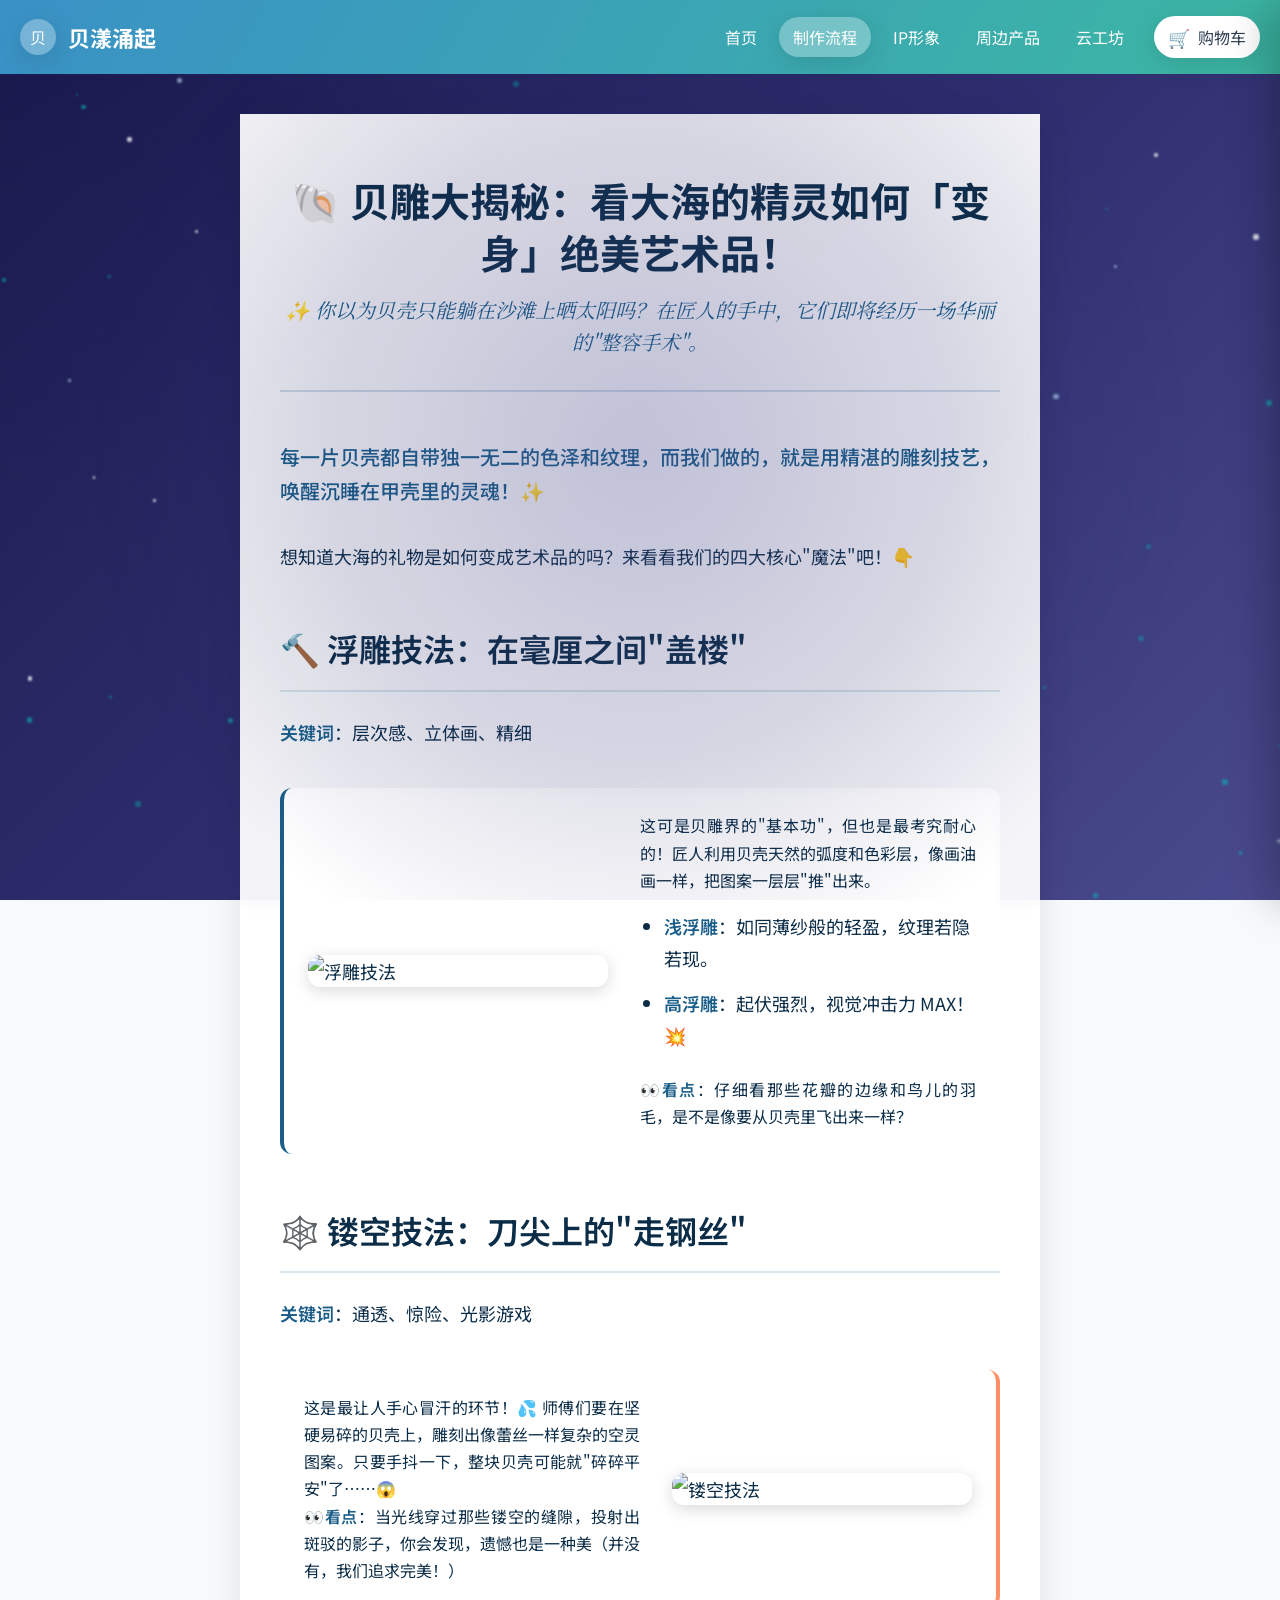
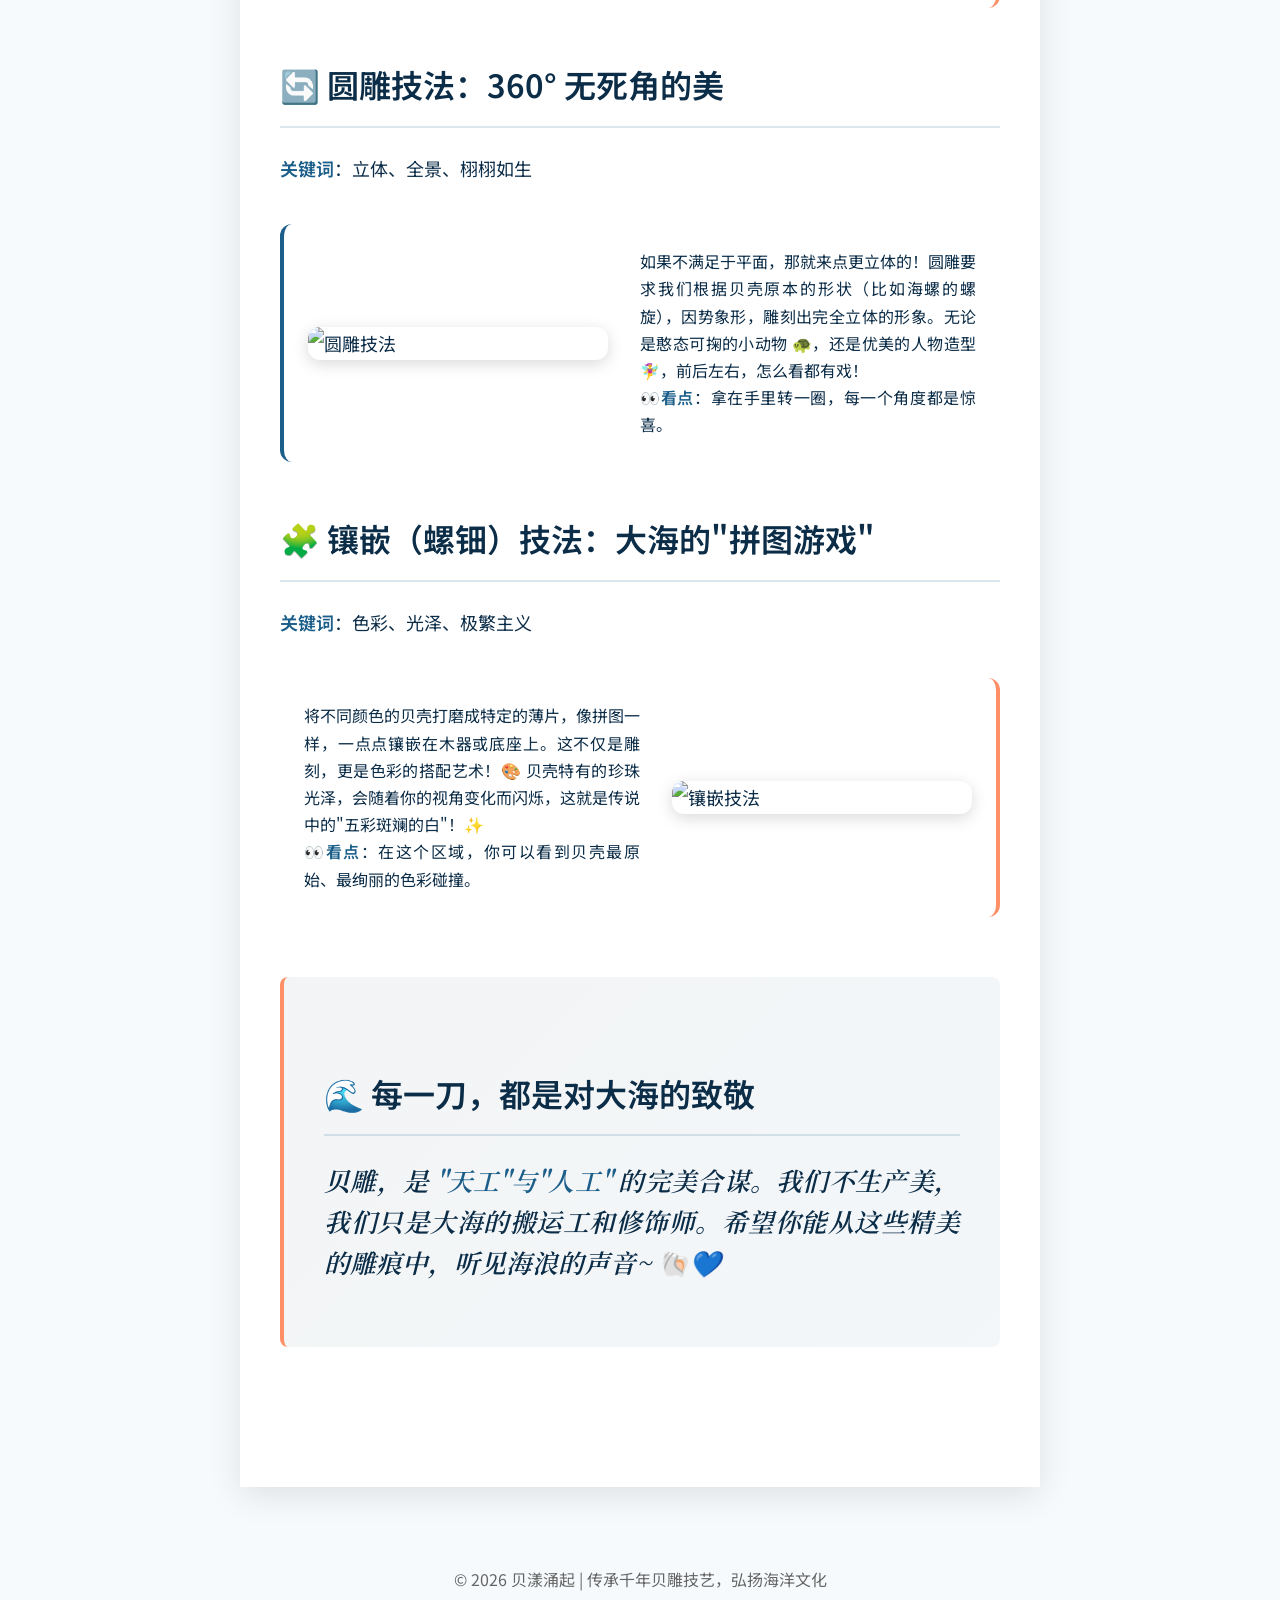
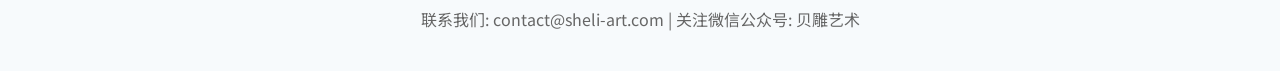
==== carving.html @ 351826d9 "update" ====
<!DOCTYPE html>
<html lang="zh">
<head>
  <meta charset="UTF-8" />
  <meta name="viewport" content="width=device-width, initial-scale=1.0, viewport-fit=cover" />
  <title>贝雕雕刻技法 - 贝漾涌起</title>
  <link rel="preconnect" href="https://fonts.googleapis.com">
  <link rel="preconnect" href="https://fonts.gstatic.com" crossorigin>
  <link href="https://fonts.googleapis.com/css2?family=Noto+Sans+SC:wght@300;400;500;600;700&family=Noto+Serif+SC:wght@400;600;700&display=swap" rel="stylesheet">
  <link rel="stylesheet" href="styles.css" />
</head>
<body class="material-secret-page">
  <header class="app-header">
    <div class="brand">
      <div class="brand-mark">贝</div>
      <h1 class="brand-title">贝漾涌起</h1>
    </div>
    <nav class="nav" aria-label="主导航">
      <a href="index.html" class="pill">首页</a>
      <a href="process.html" class="pill active">制作流程</a>
      <a href="ip.html" class="pill">IP形象</a>
      <a href="products.html" class="pill">周边产品</a>
      <a href="云工坊.html" class="pill">云工坊</a>
    </nav>
    <div class="header-actions">
      <a href="products.html" class="cart-button">
        <span class="cart-icon">🛒</span>
        <span class="cart-label">购物车</span>
      </a>
      <button id="hamburgerBtn" class="hamburger-btn" type="button" aria-label="打开导航菜单" aria-expanded="false" aria-controls="mobileDrawer">
        <span class="hamburger-line"></span>
        <span class="hamburger-line"></span>
        <span class="hamburger-line"></span>
      </button>
    </div>
  </header>

  <!-- 移动端侧滑抽屉导航 -->
  <div id="drawerBackdrop" class="drawer-backdrop" aria-hidden="true"></div>
  <aside id="mobileDrawer" class="mobile-drawer" role="dialog" aria-modal="true" aria-label="移动端主导航" aria-hidden="true">
    <div class="drawer-header">
      <div class="drawer-user-card" id="drawerUserCard">
        <div class="drawer-avatar">🐚</div>
        <div class="drawer-user-info">
          <div class="drawer-user-name" id="drawerUserName">欢迎来到贝漾涌起</div>
          <button class="drawer-auth-btn" id="drawerAuthBtn" type="button">点击登录 / 注册</button>
        </div>
      </div>
      <button id="drawerClose" class="drawer-close-btn" type="button" aria-label="关闭导航菜单">✕</button>
    </div>
    <nav class="drawer-nav">
      <a href="index.html" class="drawer-link"><span class="drawer-icon">🏠</span> 首页</a>
      <a href="process.html" class="drawer-link active"><span class="drawer-icon">📜</span> 制作流程</a>
      <a href="ip.html" class="drawer-link"><span class="drawer-icon">🐚</span> IP形象 · 贝贝</a>
      <a href="products.html" class="drawer-link"><span class="drawer-icon">🛍️</span> 周边产品</a>
      <a href="云工坊.html" class="drawer-link"><span class="drawer-icon">🎨</span> 贝雕云工坊</a>
    </nav>
    <div class="drawer-footer">
      <p>🐚 传承千年贝雕技艺 · 弘扬海洋文化</p>
    </div>
  </aside>

  <main class="material-secret-main">
    <!-- Background Layers -->
    <div class="process-bg-gradient"></div>
    <div class="process-bg-overlay tiffany-overlay"></div>
    <div class="process-bg-overlay radial-glow"></div>
    <div class="sparkle-container" id="sparkleContainer"></div>

    <!-- 文章容器 -->
    <article class="article-container">
      <!-- 文章头部 -->
      <header class="article-header">
        <h1 class="article-title">🐚 贝雕大揭秘：看大海的精灵如何「变身」绝美艺术品！</h1>
        <div class="article-meta">
          <p class="article-subtitle">✨ 你以为贝壳只能躺在沙滩上晒太阳吗？在匠人的手中，它们即将经历一场华丽的"整容手术"。</p>
        </div>
      </header>

      <!-- 文章内容 -->
      <div class="article-content">
        <p class="article-lead">每一片贝壳都自带独一无二的色泽和纹理，而我们做的，就是用精湛的雕刻技艺，唤醒沉睡在甲壳里的灵魂！✨</p>
        <p>想知道大海的礼物是如何变成艺术品的吗？来看看我们的四大核心"魔法"吧！👇</p>

        <h2>🔨 浮雕技法：在毫厘之间"盖楼"</h2>
        <p><strong>关键词</strong>：层次感、立体画、精细</p>
        
        <div class="article-shell-item">
          <div class="shell-image-wrapper">
            <img src="https://xiaxizuishuai.github.io/img/shellcarvingimages/media_015.jpg" alt="浮雕技法" class="shell-image" loading="lazy">
          </div>
          <div class="shell-text">
            <p>这可是贝雕界的"基本功"，但也是最考究耐心的！匠人利用贝壳天然的弧度和色彩层，像画油画一样，把图案一层层"推"出来。</p>
            <ul>
              <li><strong>浅浮雕</strong>：如同薄纱般的轻盈，纹理若隐若现。</li>
              <li><strong>高浮雕</strong>：起伏强烈，视觉冲击力 MAX！💥</li>
            </ul>
            <p><strong>👀看点</strong>：仔细看那些花瓣的边缘和鸟儿的羽毛，是不是像要从贝壳里飞出来一样？</p>
          </div>
        </div>

        <h2>🕸️ 镂空技法：刀尖上的"走钢丝"</h2>
        <p><strong>关键词</strong>：通透、惊险、光影游戏</p>
        
        <div class="article-shell-item">
          <div class="shell-image-wrapper">
            <img src="https://xiaxizuishuai.github.io/img/shellcarvingimages/media_039.png" alt="镂空技法" class="shell-image" loading="lazy">
          </div>
          <div class="shell-text">
            <p>这是最让人手心冒汗的环节！💦 师傅们要在坚硬易碎的贝壳上，雕刻出像蕾丝一样复杂的空灵图案。只要手抖一下，整块贝壳可能就"碎碎平安"了……😱</p>
            <p><strong>👀看点</strong>：当光线穿过那些镂空的缝隙，投射出斑驳的影子，你会发现，遗憾也是一种美（并没有，我们追求完美！）</p>
          </div>
        </div>

        <h2>🔄 圆雕技法：360° 无死角的美</h2>
        <p><strong>关键词</strong>：立体、全景、栩栩如生</p>
        
        <div class="article-shell-item">
          <div class="shell-image-wrapper">
            <img src="https://xiaxizuishuai.github.io/img/shellcarvingimages/media_006.png" alt="圆雕技法" class="shell-image" loading="lazy">
          </div>
          <div class="shell-text">
            <p>如果不满足于平面，那就来点更立体的！圆雕要求我们根据贝壳原本的形状（比如海螺的螺旋），因势象形，雕刻出完全立体的形象。无论是憨态可掬的小动物 🐢，还是优美的人物造型 🧚‍♀️，前后左右，怎么看都有戏！</p>
            <p><strong>👀看点</strong>：拿在手里转一圈，每一个角度都是惊喜。</p>
          </div>
        </div>

        <h2>🧩 镶嵌（螺钿）技法：大海的"拼图游戏"</h2>
        <p><strong>关键词</strong>：色彩、光泽、极繁主义</p>
        
        <div class="article-shell-item">
          <div class="shell-image-wrapper">
            <img src="https://xiaxizuishuai.github.io/img/shellcarvingimages/media_040.jpg" alt="镶嵌技法" class="shell-image" loading="lazy">
          </div>
          <div class="shell-text">
            <p>将不同颜色的贝壳打磨成特定的薄片，像拼图一样，一点点镶嵌在木器或底座上。这不仅是雕刻，更是色彩的搭配艺术！🎨 贝壳特有的珍珠光泽，会随着你的视角变化而闪烁，这就是传说中的"五彩斑斓的白"！✨</p>
            <p><strong>👀看点</strong>：在这个区域，你可以看到贝壳最原始、最绚丽的色彩碰撞。</p>
          </div>
        </div>

        <div class="article-quote">
          <h2>🌊 每一刀，都是对大海的致敬</h2>
          <p class="quote-text">贝雕，是 <strong>"天工"与"人工"</strong> 的完美合谋。我们不生产美，我们只是大海的搬运工和修饰师。希望你能从这些精美的雕痕中，听见海浪的声音~ 🐚💙</p>
        </div>
      </div>
    </article>
  </main>

  <footer class="app-footer">
    <p>© <span id="year">2023</span> 贝漾涌起 | 传承千年贝雕技艺，弘扬海洋文化</p>
    <p>联系我们: contact@sheli-art.com | 关注微信公众号: 贝雕艺术</p>
  </footer>

  <script src="app.js"></script>
  <script>
    document.addEventListener('DOMContentLoaded', () => {
      const yearEl = document.getElementById('year');
      if (yearEl) {
        yearEl.textContent = new Date().getFullYear();
      }
      
      initSparkleBackground();
    });

    function initSparkleBackground() {
      const container = document.getElementById('sparkleContainer');
      if (!container) return;

      const particleCount = 75;
      // 根据 processbackground.json 的百分比分布
      const colorWeights = [
        { color: 'rgba(10, 186, 181, 0.6)', weight: 40 }, // tiffanyBright
        { color: 'rgba(255, 255, 255, 0.8)', weight: 30 }, // white
        { color: 'rgba(10, 186, 181, 0.4)', weight: 20 }, // tiffanyMedium
        { color: 'rgba(200, 240, 255, 0.6)', weight: 10 }  // lightBlue
      ];

      function getWeightedColor() {
        const totalWeight = colorWeights.reduce((sum, item) => sum + item.weight, 0);
        let random = Math.random() * totalWeight;
        for (const item of colorWeights) {
          random -= item.weight;
          if (random <= 0) return item.color;
        }
        return colorWeights[0].color;
      }

      for (let i = 0; i < particleCount; i++) {
        const particle = document.createElement('div');
        particle.className = 'sparkle-particle';
        
        const size = Math.random() * 4 + 2;
        const color = getWeightedColor();
        const duration = Math.random() * 5 + 3;
        const delay = Math.random() * 2;
        const x = Math.random() * 100;
        const y = Math.random() * 100;
        
        particle.style.width = `${size}px`;
        particle.style.height = `${size}px`;
        particle.style.backgroundColor = color;
        particle.style.left = `${x}%`;
        particle.style.top = `${y}%`;
        particle.style.animationDuration = `${duration}s`;
        particle.style.animationDelay = `${delay}s`;
        
        container.appendChild(particle);
      }
    }
  </script>
  <script src="app.js"></script>
  <script src="auth.js"></script>
</body>
</html>
---- styles.css ----
:root {
  --color-primary: #1e90ff;
  --color-secondary: #87ceeb;
  --color-accent: #f0f8ff;
  --color-accent-orange: #FF7043;
  --bg-light: #F7FAFC;
  --bg-card: #FFFFFF;
  --text-primary: #2c3e50;
  --text-secondary: #666666;
  --radius-md: 16px;
  --radius-pill: 999px;
  --shadow-card: 0 6px 20px rgba(0, 0, 0, 0.08);
  --safe-area-top: env(safe-area-inset-top, 0px);
  --safe-area-bottom: env(safe-area-inset-bottom, 0px);
}

* {
  box-sizing: border-box;
  -webkit-tap-highlight-color: transparent;
}

html,
body {
  height: 100%;
}

body {
  margin: 0;
  font-family: 'Inter', ui-sans-serif, system-ui, -apple-system, Segoe UI, Roboto, Helvetica, Arial, "Apple Color Emoji", "Segoe UI Emoji";
  color: var(--text-primary);
  background: var(--bg-light);
  touch-action: manipulation;
  overflow-x: hidden;
}

/* Products page background */
body.products-page {
  background: linear-gradient(135deg, rgb(16, 29, 61) 0%, rgb(27, 54, 136) 100%);
  min-height: 100vh;
}

/* Header */
.app-header {
  position: sticky;
  top: 0;
  z-index: 20;
  display: grid;
  grid-template-columns: 1fr auto auto;
  align-items: center;
  gap: 16px;
  padding: 16px 20px;
  background: linear-gradient(120deg, #3A91C6, #3CB7A3);
}

.header-actions {
  display: inline-flex;
  align-items: center;
  gap: 12px;
  justify-self: end;
}

/* 移动端汉堡菜单按钮 (桌面端隐藏) */
.hamburger-btn {
  display: none;
  flex-direction: column;
  justify-content: center;
  align-items: center;
  width: 40px;
  height: 40px;
  padding: 0;
  border: none;
  background: rgba(255, 255, 255, 0.22);
  backdrop-filter: blur(8px);
  -webkit-backdrop-filter: blur(8px);
  border-radius: 12px;
  cursor: pointer;
  gap: 5px;
  transition: all 0.3s cubic-bezier(0.4, 0, 0.2, 1);
  z-index: 25;
  box-shadow: 0 2px 8px rgba(0, 0, 0, 0.08);
}

.hamburger-btn:active {
  transform: scale(0.92);
  background: rgba(255, 255, 255, 0.35);
}

.hamburger-line {
  width: 20px;
  height: 2px;
  background: #ffffff;
  border-radius: 2px;
  transition: all 0.3s cubic-bezier(0.4, 0, 0.2, 1);
}

.hamburger-btn.active .hamburger-line:nth-child(1) {
  transform: translateY(7px) rotate(45deg);
}

.hamburger-btn.active .hamburger-line:nth-child(2) {
  opacity: 0;
  transform: scaleX(0);
}

.hamburger-btn.active .hamburger-line:nth-child(3) {
  transform: translateY(-7px) rotate(-45deg);
}

/* 移动端抽屉遮罩层 */
.drawer-backdrop {
  position: fixed;
  inset: 0;
  background: rgba(15, 23, 42, 0.6);
  backdrop-filter: blur(8px);
  -webkit-backdrop-filter: blur(8px);
  z-index: 998;
  opacity: 0;
  pointer-events: none;
  transition: opacity 0.3s ease;
}

.drawer-backdrop.visible {
  opacity: 1;
  pointer-events: auto;
}

/* 移动端侧滑抽屉面板 */
.mobile-drawer {
  position: fixed;
  top: 0;
  right: 0;
  bottom: 0;
  width: min(320px, 85vw);
  background: linear-gradient(180deg, #ffffff 0%, #f4f8fb 100%);
  box-shadow: -10px 0 40px rgba(0, 0, 0, 0.25);
  z-index: 999;
  transform: translateX(100%);
  transition: transform 0.35s cubic-bezier(0.16, 1, 0.3, 1);
  display: flex;
  flex-direction: column;
  padding: calc(var(--safe-area-top) + 20px) 20px calc(var(--safe-area-bottom) + 20px);
  box-sizing: border-box;
  overflow-y: auto;
}

.mobile-drawer.open {
  transform: translateX(0);
}

.drawer-header {
  display: flex;
  align-items: center;
  justify-content: space-between;
  padding-bottom: 20px;
  border-bottom: 1px solid rgba(0, 0, 0, 0.06);
  margin-bottom: 20px;
}

.drawer-user-card {
  display: flex;
  align-items: center;
  gap: 12px;
  flex: 1;
}

.drawer-avatar {
  width: 44px;
  height: 44px;
  border-radius: 50%;
  background: linear-gradient(135deg, #3A91C6, #3CB7A3);
  display: flex;
  align-items: center;
  justify-content: center;
  font-size: 22px;
  box-shadow: 0 4px 12px rgba(58, 145, 198, 0.3);
  flex-shrink: 0;
}

.drawer-user-info {
  display: flex;
  flex-direction: column;
  gap: 3px;
  overflow: hidden;
}

.drawer-user-name {
  font-weight: 700;
  font-size: 15px;
  color: var(--text-primary);
  white-space: nowrap;
  overflow: hidden;
  text-overflow: ellipsis;
}

.drawer-auth-btn {
  border: none;
  background: transparent;
  color: #3A91C6;
  font-size: 13px;
  font-weight: 600;
  padding: 0;
  cursor: pointer;
  text-align: left;
  transition: color 0.2s ease;
}

.drawer-auth-btn:hover {
  color: #2475a8;
}

.drawer-close-btn {
  background: #f1f5f9;
  color: #64748b;
  border-radius: 50%;
  width: 36px;
  height: 36px;
  display: flex;
  align-items: center;
  justify-content: center;
  font-size: 16px;
  border: none;
  cursor: pointer;
  flex-shrink: 0;
  transition: all 0.2s ease;
}

.drawer-close-btn:active {
  background: #e2e8f0;
  transform: scale(0.92);
}

.drawer-nav {
  display: flex;
  flex-direction: column;
  gap: 8px;
  flex: 1;
}

.drawer-link {
  display: flex;
  align-items: center;
  gap: 14px;
  padding: 13px 16px;
  border-radius: 14px;
  color: var(--text-primary);
  text-decoration: none;
  font-size: 15px;
  font-weight: 600;
  transition: all 0.2s ease;
  background: transparent;
}

.drawer-link:active {
  background: rgba(58, 145, 198, 0.1);
  color: #3A91C6;
  transform: translateX(4px);
}

.drawer-link.active {
  background: linear-gradient(135deg, rgba(58, 145, 198, 0.12), rgba(60, 183, 163, 0.12));
  color: #1e80b8;
  font-weight: 700;
  border-left: 4px solid #3A91C6;
}

.drawer-icon {
  font-size: 18px;
  width: 24px;
  display: inline-flex;
  justify-content: center;
}

.drawer-footer {
  padding-top: 20px;
  border-top: 1px solid rgba(0, 0, 0, 0.06);
  text-align: center;
  font-size: 12px;
  color: #94a3b8;
}

/* 用户按钮 - 贝壳主题 */
.user-button {
  display: inline-flex;
  align-items: center;
  gap: 8px;
  border: 0;
  background: linear-gradient(135deg, rgba(255, 255, 255, 0.95), rgba(255, 255, 255, 0.85));
  color: var(--text-primary);
  padding: 8px 16px;
  border-radius: var(--radius-pill);
  box-shadow: var(--shadow-card);
  cursor: pointer;
  transition: all 0.3s ease;
  font-weight: 600;
  position: relative;
  overflow: hidden;
}

.user-button::before {
  content: '';
  position: absolute;
  top: 50%;
  left: 50%;
  width: 0;
  height: 0;
  border-radius: 50%;
  background: radial-gradient(circle, rgba(58, 145, 198, 0.2), transparent);
  transform: translate(-50%, -50%);
  transition: width 0.6s ease, height 0.6s ease;
}

.user-button:hover::before {
  width: 300px;
  height: 300px;
}

.user-button:hover {
  transform: translateY(-2px);
  box-shadow: 0 8px 20px rgba(58, 145, 198, 0.25);
  background: linear-gradient(135deg, #fff, rgba(255, 255, 255, 0.95));
}

.user-icon {
  font-size: 18px;
  filter: drop-shadow(0 2px 4px rgba(0, 0, 0, 0.1));
  animation: shellFloat 3s ease-in-out infinite;
}

@keyframes shellFloat {

  0%,
  100% {
    transform: translateY(0) rotate(0deg);
  }

  50% {
    transform: translateY(-3px) rotate(5deg);
  }
}

/* 用户模态框 */
.user-backdrop {
  position: fixed;
  inset: 0;
  background: rgba(0, 0, 0, 0.4);
  backdrop-filter: blur(4px);
  opacity: 0;
  pointer-events: none;
  transition: opacity 0.3s ease;
  z-index: 100;
}

.user-backdrop.visible {
  opacity: 1;
  pointer-events: auto;
}

.user-modal {
  position: fixed;
  top: 50%;
  left: 50%;
  transform: translate(-50%, -50%) scale(0.9);
  width: min(480px, 90vw);
  max-height: 90vh;
  background: linear-gradient(135deg, #fff 0%, #f8fbff 100%);
  border-radius: 24px;
  box-shadow: 0 20px 60px rgba(0, 0, 0, 0.3);
  z-index: 101;
  opacity: 0;
  pointer-events: none;
  transition: all 0.3s cubic-bezier(0.4, 0, 0.2, 1);
  overflow: hidden;
  border: 2px solid rgba(58, 145, 198, 0.1);
}

.user-modal.visible {
  opacity: 1;
  pointer-events: auto;
  transform: translate(-50%, -50%) scale(1);
}

.user-modal-header {
  display: flex;
  align-items: center;
  justify-content: space-between;
  padding: 24px;
  background: linear-gradient(135deg, #3A91C6 0%, #3CB7A3 100%);
  color: #fff;
  position: relative;
  overflow: hidden;
}

.user-modal-header::before {
  content: '';
  position: absolute;
  top: -50%;
  right: -50%;
  width: 200%;
  height: 200%;
  background: radial-gradient(circle, rgba(255, 255, 255, 0.1) 0%, transparent 70%);
  animation: shimmer 8s linear infinite;
}

@keyframes shimmer {
  0% {
    transform: rotate(0deg);
  }

  100% {
    transform: rotate(360deg);
  }
}

.shell-decoration {
  display: flex;
  align-items: center;
  gap: 12px;
  z-index: 1;
}

.shell-icon {
  font-size: 32px;
  filter: drop-shadow(0 4px 8px rgba(0, 0, 0, 0.2));
  animation: shellRotate 4s ease-in-out infinite;
}

@keyframes shellRotate {

  0%,
  100% {
    transform: rotate(0deg) scale(1);
  }

  50% {
    transform: rotate(10deg) scale(1.1);
  }
}

.user-modal-header h2 {
  margin: 0;
  font-size: 24px;
  font-weight: 700;
  z-index: 1;
}

.user-modal-header .icon-btn {
  background: rgba(255, 255, 255, 0.2);
  color: #fff;
  z-index: 1;
}

.user-modal-header .icon-btn:hover {
  background: rgba(255, 255, 255, 0.3);
}

/* 用户表单容器 */
.user-form,
.user-info-panel,
.address-panel,
.address-form-panel {
  display: none;
  padding: 32px;
  max-height: calc(90vh - 100px);
  overflow-y: auto;
}

.user-form.active,
.user-info-panel.active,
.address-panel.active,
.address-form-panel.active {
  display: block;
}

/* 表单样式 */
.auth-form {
  display: flex;
  flex-direction: column;
  gap: 20px;
}

.form-group {
  display: flex;
  flex-direction: column;
  gap: 8px;
}

.form-group label {
  font-weight: 600;
  color: var(--text-primary);
  font-size: 14px;
}

.form-group input,
.form-group textarea {
  padding: 12px 16px;
  border: 2px solid #e0e7ef;
  border-radius: 12px;
  font-size: 15px;
  transition: all 0.3s ease;
  font-family: inherit;
  background: #fff;
}

.form-group input:focus,
.form-group textarea:focus {
  outline: none;
  border-color: #3A91C6;
  box-shadow: 0 0 0 4px rgba(58, 145, 198, 0.1);
}

.form-group textarea {
  resize: vertical;
  min-height: 80px;
}

.checkbox-label {
  display: flex;
  align-items: center;
  gap: 8px;
  cursor: pointer;
  font-weight: normal;
}

.checkbox-label input[type="checkbox"] {
  width: 20px;
  height: 20px;
  cursor: pointer;
  accent-color: #3A91C6;
}

/* 贝壳主题按钮 */
.btn-shell {
  padding: 14px 24px;
  border: none;
  border-radius: 12px;
  font-weight: 600;
  font-size: 16px;
  cursor: pointer;
  transition: all 0.3s ease;
  position: relative;
  overflow: hidden;
  font-family: inherit;
}

.btn-shell-primary {
  background: linear-gradient(135deg, #3A91C6 0%, #3CB7A3 100%);
  color: #fff;
  box-shadow: 0 4px 12px rgba(58, 145, 198, 0.3);
}

.btn-shell-primary:hover {
  transform: translateY(-2px);
  box-shadow: 0 6px 20px rgba(58, 145, 198, 0.4);
}

.btn-shell-primary:active {
  transform: translateY(0);
}

.btn-shell-secondary {
  background: linear-gradient(135deg, #f0f8ff 0%, #e0f2f5 100%);
  color: #3A91C6;
  border: 2px solid #3A91C6;
}

.btn-shell-secondary:hover {
  background: linear-gradient(135deg, #e0f2f5 0%, #d0e8eb 100%);
  transform: translateY(-2px);
}

.btn-shell-outline {
  background: transparent;
  color: #3A91C6;
  border: 2px solid #3A91C6;
}

.btn-shell-outline:hover {
  background: rgba(58, 145, 198, 0.1);
}

.form-footer {
  text-align: center;
  margin-top: 8px;
  color: var(--text-secondary);
  font-size: 14px;
}

.link-btn {
  background: none;
  border: none;
  color: #3A91C6;
  cursor: pointer;
  font-weight: 600;
  text-decoration: underline;
  font-size: 14px;
  padding: 0;
  margin-left: 4px;
}

.link-btn:hover {
  color: #3CB7A3;
}

/* 用户信息面板 */
.user-profile {
  text-align: center;
  padding: 24px 0;
  border-bottom: 2px solid #e0e7ef;
  margin-bottom: 24px;
}

.user-avatar {
  width: 80px;
  height: 80px;
  margin: 0 auto 16px;
  background: linear-gradient(135deg, #3A91C6 0%, #3CB7A3 100%);
  border-radius: 50%;
  display: flex;
  align-items: center;
  justify-content: center;
  box-shadow: 0 8px 20px rgba(58, 145, 198, 0.3);
}

.avatar-icon {
  font-size: 40px;
  filter: drop-shadow(0 2px 4px rgba(0, 0, 0, 0.2));
}

.user-profile h3 {
  margin: 0 0 4px;
  font-size: 20px;
  color: var(--text-primary);
}

.user-profile p {
  margin: 0;
  color: var(--text-secondary);
  font-size: 14px;
}

.user-menu {
  display: flex;
  flex-direction: column;
  gap: 8px;
}

.menu-item {
  display: flex;
  align-items: center;
  gap: 12px;
  padding: 16px;
  background: #f8fbff;
  border: 2px solid #e0e7ef;
  border-radius: 12px;
  cursor: pointer;
  transition: all 0.3s ease;
  font-size: 15px;
  font-weight: 500;
  color: var(--text-primary);
  text-align: left;
  width: 100%;
}

.menu-item:hover {
  background: linear-gradient(135deg, rgba(58, 145, 198, 0.1), rgba(60, 183, 163, 0.1));
  border-color: #3A91C6;
  transform: translateX(4px);
}

.menu-icon {
  font-size: 20px;
}

.menu-arrow {
  margin-left: auto;
  font-size: 20px;
  color: #3A91C6;
}

/* 地址管理 */
.panel-header {
  display: flex;
  align-items: center;
  gap: 16px;
  padding: 20px 24px;
  border-bottom: 2px solid #e0e7ef;
  margin-bottom: 24px;
}

.panel-header h3 {
  margin: 0;
  font-size: 20px;
  color: var(--text-primary);
}

.back-btn {
  background: none;
  border: none;
  color: #3A91C6;
  cursor: pointer;
  font-size: 16px;
  font-weight: 600;
  padding: 8px;
  transition: all 0.3s ease;
}

.back-btn:hover {
  color: #3CB7A3;
  transform: translateX(-4px);
}

.address-list {
  display: flex;
  flex-direction: column;
  gap: 16px;
  margin-bottom: 24px;
  max-height: 400px;
  overflow-y: auto;
}

.address-item {
  padding: 20px;
  background: #f8fbff;
  border: 2px solid #e0e7ef;
  border-radius: 12px;
  transition: all 0.3s ease;
  position: relative;
}

.address-item:hover {
  border-color: #3A91C6;
  box-shadow: 0 4px 12px rgba(58, 145, 198, 0.1);
}

.address-item.default {
  border-color: #3A91C6;
  background: linear-gradient(135deg, rgba(58, 145, 198, 0.05), rgba(60, 183, 163, 0.05));
}

.address-item-header {
  display: flex;
  justify-content: space-between;
  align-items: start;
  margin-bottom: 12px;
}

.address-item-info h4 {
  margin: 0 0 4px;
  font-size: 16px;
  color: var(--text-primary);
}

.address-item-info p {
  margin: 4px 0;
  color: var(--text-secondary);
  font-size: 14px;
  line-height: 1.5;
}

.address-item-actions {
  display: flex;
  gap: 8px;
}

.address-item-actions button {
  padding: 6px 12px;
  border: none;
  border-radius: 8px;
  cursor: pointer;
  font-size: 13px;
  font-weight: 500;
  transition: all 0.3s ease;
}

.btn-edit {
  background: rgba(58, 145, 198, 0.1);
  color: #3A91C6;
}

.btn-edit:hover {
  background: rgba(58, 145, 198, 0.2);
}

.btn-delete {
  background: rgba(255, 112, 67, 0.1);
  color: #FF7043;
}

.btn-delete:hover {
  background: rgba(255, 112, 67, 0.2);
}

.default-badge {
  display: inline-block;
  padding: 4px 10px;
  background: linear-gradient(135deg, #3A91C6, #3CB7A3);
  color: #fff;
  border-radius: 12px;
  font-size: 12px;
  font-weight: 600;
  margin-top: 8px;
}

.form-actions {
  display: flex;
  gap: 12px;
  margin-top: 8px;
}

.form-actions .btn-shell {
  flex: 1;
}

/* 滚动条美化 */
.user-form::-webkit-scrollbar,
.address-list::-webkit-scrollbar {
  width: 6px;
}

.user-form::-webkit-scrollbar-track,
.address-list::-webkit-scrollbar-track {
  background: transparent;
}

.user-form::-webkit-scrollbar-thumb,
.address-list::-webkit-scrollbar-thumb {
  background-color: rgba(58, 145, 198, 0.2);
  border-radius: 3px;
}

.user-form::-webkit-scrollbar-thumb:hover,
.address-list::-webkit-scrollbar-thumb:hover {
  background-color: rgba(58, 145, 198, 0.4);
}

/* 响应式设计 */
@media (max-width: 768px) {
  .user-modal {
    width: 95vw;
    max-height: 95vh;
  }

  .user-modal-header {
    padding: 20px;
  }

  .user-form,
  .user-info-panel,
  .address-panel,
  .address-form-panel {
    padding: 24px 20px;
  }

  .header-actions {
    gap: 8px;
  }

  .user-button span:not(.user-icon) {
    display: none;
  }

  .user-button {
    padding: 8px 12px;
  }
}

.brand {
  display: inline-flex;
  align-items: center;
  gap: 12px;
}

.brand-mark {
  width: 36px;
  height: 36px;
  display: grid;
  place-items: center;
  background: rgba(255, 255, 255, 0.3);
  color: #fff;
  border-radius: var(--radius-pill);
  box-shadow: var(--shadow-card);
}

.brand-title {
  font-size: 22px;
  margin: 0;
  font-weight: 700;
  color: #fff;
}

.nav {
  display: inline-flex;
  gap: 8px;
}

.pill {
  border: 0;
  padding: 8px 14px;
  border-radius: var(--radius-pill);
  background: transparent;
  color: #fff;
  cursor: pointer;
  text-decoration: none;
  transition: all 0.2s ease;
  font-size: inherit;
  font-family: inherit;
}

.pill:hover {
  background: rgba(255, 255, 255, 0.2);
}

.pill.active {
  background: rgba(255, 255, 255, 0.3);
  color: #fff;
  box-shadow: var(--shadow-card);
}

.cart-button {
  justify-self: end;
  display: inline-flex;
  align-items: center;
  gap: 8px;
  border: 0;
  background: #fff;
  color: var(--text-primary);
  padding: 8px 14px;
  border-radius: var(--radius-pill);
  box-shadow: var(--shadow-card);
  cursor: pointer;
  text-decoration: none;
  transition: all 0.2s ease;
}

.cart-button:hover {
  transform: translateY(-2px);
  box-shadow: 0 8px 16px rgba(0, 0, 0, 0.15);
}

.cart-icon {
  font-size: 18px;
}

.cart-badge {
  background: var(--color-accent-orange);
  color: #fff;
  padding: 2px 8px;
  border-radius: var(--radius-pill);
  font-size: 12px;
  font-weight: 700;
}

/* Intro */
.container {
  width: min(1200px, 100%);
  margin: 0 auto;
  padding: 20px;
}

.intro {
  text-align: center;
  padding: 12px 0 8px;
}

.intro-title {
  margin: 0 0 6px 0;
  font-size: 28px;
  font-weight: 700;
}

.intro-subtitle {
  margin: 0;
  color: var(--text-secondary);
}

/* Product grid */
.products {
  display: grid;
  grid-template-columns: repeat(3, 1fr);
  gap: 24px;
  margin-top: 20px;
}

.card {
  background: var(--bg-card);
  border-radius: var(--radius-md);
  box-shadow: var(--shadow-card);
  padding: 16px;
  display: grid;
  gap: 12px;
  text-align: center;
  /* Reveal initial state */
  opacity: 0;
  transform: translateY(12px);
  transition: transform .4s ease, opacity .4s ease, box-shadow .15s ease, border 0.3s ease;
  transition-delay: var(--reveal-delay, 0ms);
  position: relative;
  overflow: hidden;
  border: 1px solid transparent;
}

.card::before {
  content: '';
  position: absolute;
  top: -50%;
  left: -50%;
  width: 200%;
  height: 200%;
  background: radial-gradient(circle, rgba(255, 112, 67, 0.15) 0%, transparent 70%);
  opacity: 0;
  transition: opacity 0.4s ease;
  pointer-events: none;
  z-index: 0;
  animation: cardGlow 3s ease infinite;
}

@keyframes cardGlow {

  0%,
  100% {
    opacity: 0;
  }

  50% {
    opacity: 0.3;
  }
}

.card:hover::before {
  opacity: 0.5;
  animation-duration: 1.5s;
}

.card:hover {
  transform: translateY(-5px);
  box-shadow: 0 12px 32px rgba(255, 112, 67, 0.25), 0 0 0 1px rgba(255, 112, 67, 0.15);
  border-color: rgba(255, 112, 67, 0.3);
}

.card>* {
  position: relative;
  z-index: 1;
}

/* Reveal visible state */
.card.is-visible {
  opacity: 1;
  transform: translateY(0);
}

.card-media {
  position: relative;
  border-radius: 12px;
  overflow: hidden;
  aspect-ratio: 4 / 3;
  background: #f0f3f8;
  transition: transform 0.3s ease;
}

.card:hover .card-media {
  transform: scale(1.03);
}

.card-media img {
  width: 100%;
  height: 100%;
  object-fit: cover;
  display: block;
  transition: transform 0.5s ease, filter 0.3s ease;
}

.card:hover .card-media img {
  transform: scale(1.1);
  filter: brightness(1.1) saturate(1.2);
}

.media-dots {
  position: absolute;
  right: 8px;
  bottom: 8px;
  display: inline-flex;
  gap: 6px;
}

.media-dot {
  width: 8px;
  height: 8px;
  border-radius: 50%;
  background: rgba(255, 255, 255, 0.7);
  outline: 2px solid rgba(0, 0, 0, 0.06);
}

.media-dot.active {
  background: var(--color-primary);
}

.card-title {
  margin: 0;
  font-weight: 700;
  font-size: 18px;
  background: linear-gradient(135deg,
      #4A90E2 0%,
      #5BA3F5 25%,
      #6BB6FF 50%,
      #7A8FA8 75%,
      #5C7A9A 100%);
  -webkit-background-clip: text;
  -webkit-text-fill-color: transparent;
  background-clip: text;
  position: relative;
  display: inline-block;
  transition: all 0.3s ease;
  cursor: pointer;
  letter-spacing: 0.5px;
}

.card:hover .card-title {
  transform: scale(1.05);
}

.card-desc {
  margin: 0;
  color: var(--text-secondary);
  font-size: 14px;
}

.card-price {
  margin: 2px 0 0;
  color: var(--color-accent-orange);
  font-weight: 700;
  font-size: 20px;
  position: relative;
  display: inline-block;
  animation: pricePulse 2s ease infinite;
}

@keyframes pricePulse {

  0%,
  100% {
    transform: scale(1);
  }

  50% {
    transform: scale(1.05);
  }
}

.card:hover .card-price {
  color: #FF5722;
  text-shadow: 0 0 10px rgba(255, 87, 34, 0.5);
  animation-duration: 1s;
}

.card-actions {
  display: grid;
  grid-template-columns: 1fr;
  gap: 10px;
}

.btn {
  padding: 10px 14px;
  border-radius: var(--radius-pill);
  border: 0;
  cursor: pointer;
  font-weight: 600;
}

.btn.primary {
  background: linear-gradient(135deg, var(--color-primary) 0%, #167bf7 100%);
  color: #fff;
  position: relative;
  overflow: hidden;
  box-shadow: 0 4px 15px rgba(30, 144, 255, 0.3);
  transition: all 0.3s ease;
}

.btn.primary::before {
  content: '';
  position: absolute;
  top: 0;
  left: -100%;
  width: 100%;
  height: 100%;
  background: linear-gradient(90deg, transparent, rgba(255, 255, 255, 0.3), transparent);
  transition: left 0.5s ease;
}

.btn.primary:hover::before {
  left: 100%;
}

.btn.primary:hover {
  background: linear-gradient(135deg, #167bf7 0%, #0d6efd 100%);
  transform: translateY(-2px);
  box-shadow: 0 6px 20px rgba(30, 144, 255, 0.4);
}

.btn.secondary {
  background: var(--color-secondary);
  color: #073b3a;
}

.btn.secondary:hover {
  background: #39b0a6;
}

.icon-left {
  margin-right: 6px;
}

/* Cart drawer */
.cart-backdrop {
  position: fixed;
  inset: 0;
  background: rgba(0, 0, 0, 0.35);
  opacity: 0;
  pointer-events: none;
  transition: opacity .2s ease;
}

.cart-drawer {
  position: fixed;
  right: 0;
  top: 0;
  bottom: 0;
  width: min(420px, 100%);
  background: #fff;
  box-shadow: -8px 0 24px rgba(0, 0, 0, 0.15);
  transform: translateX(100%);
  transition: transform .25s ease;
  display: grid;
  grid-template-rows: auto 1fr auto;
  z-index: 50;
}

.cart-drawer.open {
  transform: translateX(0);
}

.cart-backdrop.visible {
  opacity: 1;
  pointer-events: auto;
}

.cart-header {
  display: flex;
  align-items: center;
  justify-content: space-between;
  padding: 16px;
  border-bottom: 1px solid #eef2f7;
}

.icon-btn {
  border: 0;
  background: #f3f6fb;
  border-radius: var(--radius-pill);
  width: 32px;
  height: 32px;
  cursor: pointer;
}

.cart-body {
  padding: 12px 16px;
  overflow: auto;
  display: grid;
  gap: 12px;
}

.cart-item {
  display: grid;
  grid-template-columns: 64px 1fr auto;
  gap: 12px;
  align-items: center;
  background: #fafcff;
  padding: 10px;
  border-radius: 12px;
}

.cart-item img {
  width: 64px;
  height: 64px;
  border-radius: 8px;
  object-fit: cover;
}

.item-title {
  margin: 0 0 4px;
  font-weight: 600;
}

.item-price {
  margin: 0;
  color: var(--color-accent-orange);
  font-weight: 700;
}

.qty {
  display: inline-flex;
  align-items: center;
  gap: 6px;
}

.qty button {
  width: 28px;
  height: 28px;
  border-radius: var(--radius-pill);
  border: 0;
  background: #eaf2ff;
  color: var(--color-primary);
  cursor: pointer;
}

.remove {
  border: 0;
  background: transparent;
  color: #b23;
  cursor: pointer;
}

.cart-footer {
  border-top: 1px solid #eef2f7;
  padding: 16px;
  display: grid;
  gap: 12px;
}

.cart-total {
  display: flex;
  align-items: center;
  justify-content: space-between;
  font-size: 18px;
}

.cart-actions {
  display: grid;
  grid-template-columns: 1fr 1fr;
  gap: 10px;
}

/* 图片查看器 */
.image-viewer-backdrop {
  position: fixed;
  inset: 0;
  background: rgba(0, 0, 0, 0.9);
  opacity: 0;
  pointer-events: none;
  transition: opacity 0.3s ease;
  z-index: 100;
}

.image-viewer-backdrop.visible {
  opacity: 1;
  pointer-events: auto;
}

.image-viewer {
  position: fixed;
  top: 50%;
  left: 50%;
  transform: translate(-50%, -50%) scale(0.8);
  background: var(--bg-card);
  border-radius: var(--radius-md);
  box-shadow: 0 20px 40px rgba(0, 0, 0, 0.3);
  max-width: 90vw;
  max-height: 90vh;
  width: 800px;
  display: grid;
  grid-template-rows: auto 1fr;
  transition: transform 0.3s ease;
  z-index: 101;
}

.image-viewer-backdrop.visible .image-viewer {
  transform: translate(-50%, -50%) scale(1);
}

.image-viewer-header {
  display: flex;
  align-items: center;
  justify-content: space-between;
  padding: 16px 20px;
  border-bottom: 1px solid #eef2f7;
}

.image-viewer-title {
  margin: 0;
  font-size: 18px;
  font-weight: 600;
  color: var(--text-primary);
}

.image-viewer-body {
  padding: 20px;
  display: grid;
  grid-template-rows: 1fr auto;
  gap: 16px;
  align-items: center;
  justify-items: center;
}

.image-viewer-img {
  max-width: 100%;
  max-height: 60vh;
  object-fit: contain;
  border-radius: 8px;
  box-shadow: 0 4px 12px rgba(0, 0, 0, 0.1);
}

.image-viewer-controls {
  display: flex;
  align-items: center;
  justify-content: center;
  gap: 16px;
}

.image-nav-btn {
  width: 40px;
  height: 40px;
  border: 0;
  background: var(--color-primary);
  color: #fff;
  border-radius: var(--radius-pill);
  cursor: pointer;
  font-size: 18px;
  font-weight: bold;
  display: flex;
  align-items: center;
  justify-content: center;
  transition: background 0.2s ease;
}

.image-nav-btn:hover {
  background: #167bf7;
}

.image-nav-btn:disabled {
  background: #ccc;
  cursor: not-allowed;
}

.image-indicators {
  display: flex;
  align-items: center;
  gap: 8px;
}

.image-counter {
  color: var(--text-secondary);
  font-size: 14px;
  font-weight: 500;
}

/* Footer */
.app-footer {
  text-align: center;
  padding: 24px 16px;
  color: var(--text-secondary);
}

/* ============================================
   选材秘密页面 - 沙滩背景设计
   ============================================ */

/* 全局设计系统变量 */
:root {
  /* 颜色系统 */
  --color-deep-ocean: #0C2D48;
  --color-sea-blue: #1A5E89;
  --color-neutral-white: #FFFFFF;
  --color-neutral-light-blue: #E8EEF2;
  --color-accent-coral: #FF8F66;
  --color-accent-pearl: #F6F8FF;
  --color-sand: #F4E4BC;
  --color-sand-light: #F9F1E0;
  --color-sand-dark: #E8D5A8;

  /* 阴影系统 */
  --shadow-soft: 0 4px 16px rgba(0, 0, 0, 0.08);
  --shadow-card: 0 6px 28px rgba(0, 0, 0, 0.12);

  /* 字体系统 */
  --font-display: 'Noto Sans SC', sans-serif;
  --font-serif: 'Noto Serif SC', serif;
}

/* 选材秘密页面 */
.material-secret-page {
  min-height: 100vh;
  position: relative;
  overflow-x: hidden;
  font-family: var(--font-display);
}

.material-secret-main {
  position: relative;
  z-index: 1;
}

/* 沙滩背景层 */
.beach-background {
  position: fixed;
  top: 0;
  left: 0;
  right: 0;
  bottom: 0;
  z-index: 0;
  overflow: hidden;
}

.beach-sand {
  position: absolute;
  top: 0;
  left: 0;
  right: 0;
  bottom: 0;
  background: linear-gradient(180deg,
      #E8D5A8 0%,
      #F4E4BC 30%,
      #F9F1E0 60%,
      #F4E4BC 100%);
  background-size: 100% 200%;
  animation: sandShimmer 8s ease infinite;
}

@keyframes sandShimmer {

  0%,
  100% {
    background-position: 0% 0%;
  }

  50% {
    background-position: 0% 100%;
  }
}

.beach-waves {
  position: absolute;
  bottom: 0;
  left: 0;
  right: 0;
  height: 200px;
  background: linear-gradient(180deg,
      transparent 0%,
      rgba(26, 94, 137, 0.1) 20%,
      rgba(26, 94, 137, 0.2) 50%,
      rgba(26, 94, 137, 0.3) 100%);
  animation: waveMotion 6s ease-in-out infinite;
}

@keyframes waveMotion {

  0%,
  100% {
    transform: translateY(0);
    opacity: 0.6;
  }

  50% {
    transform: translateY(-20px);
    opacity: 0.8;
  }
}

.beach-shells-decor {
  position: absolute;
  top: 0;
  left: 0;
  right: 0;
  bottom: 0;
  background-image:
    radial-gradient(circle at 10% 20%, rgba(255, 255, 255, 0.1) 2px, transparent 2px),
    radial-gradient(circle at 80% 40%, rgba(255, 255, 255, 0.08) 1.5px, transparent 1.5px),
    radial-gradient(circle at 30% 70%, rgba(255, 255, 255, 0.12) 2.5px, transparent 2.5px),
    radial-gradient(circle at 70% 80%, rgba(255, 255, 255, 0.1) 2px, transparent 2px);
  background-size: 200px 200px, 150px 150px, 180px 180px, 160px 160px;
  background-position: 0% 0%, 50% 30%, 20% 60%, 80% 80%;
  animation: shellFloat 20s ease-in-out infinite;
  opacity: 0.4;
}

@keyframes shellFloat {

  0%,
  100% {
    transform: translateY(0) rotate(0deg);
  }

  25% {
    transform: translateY(-10px) rotate(2deg);
  }

  50% {
    transform: translateY(-5px) rotate(-1deg);
  }

  75% {
    transform: translateY(-15px) rotate(1deg);
  }
}

/* 文章容器 */
.article-container {
  position: relative;
  z-index: 1;
  max-width: 800px;
  margin: 0 auto;
  padding: 60px 40px 80px;
  background: rgba(255, 255, 255, 0.95);
  backdrop-filter: blur(10px);
  -webkit-backdrop-filter: blur(10px);
  box-shadow: 0 8px 32px rgba(0, 0, 0, 0.1);
  border-radius: 0;
  margin-top: 40px;
  margin-bottom: 40px;
}

/* 文章头部 */
.article-header {
  text-align: center;
  margin-bottom: 48px;
  padding-bottom: 32px;
  border-bottom: 2px solid rgba(26, 94, 137, 0.2);
}

.article-title {
  font-family: var(--font-display);
  font-size: clamp(2rem, 5vw, 2.5rem);
  font-weight: 700;
  color: var(--color-deep-ocean);
  margin: 0 0 16px 0;
  line-height: 1.3;
}

.article-meta {
  margin-top: 16px;
}

.article-subtitle {
  font-family: var(--font-serif);
  font-size: clamp(1rem, 2vw, 1.25rem);
  color: var(--color-sea-blue);
  margin: 0;
  line-height: 1.6;
  font-style: italic;
}

/* 文章内容 */
.article-content {
  font-family: var(--font-display);
  font-size: 18px;
  line-height: 1.8;
  color: var(--color-deep-ocean);
}

.article-content p {
  margin: 0 0 24px 0;
  text-align: justify;
}

.article-lead {
  font-size: 20px;
  font-weight: 500;
  color: var(--color-sea-blue);
  margin-bottom: 32px !important;
  line-height: 1.7;
}

.article-content h2 {
  font-family: var(--font-display);
  font-size: clamp(1.5rem, 3vw, 2rem);
  font-weight: 600;
  color: var(--color-deep-ocean);
  margin: 48px 0 24px 0;
  padding-bottom: 12px;
  border-bottom: 2px solid rgba(26, 94, 137, 0.15);
}

.article-content h3 {
  font-family: var(--font-display);
  font-size: clamp(1.25rem, 2vw, 1.5rem);
  font-weight: 600;
  color: var(--color-sea-blue);
  margin: 36px 0 16px 0;
}

.article-content ul {
  margin: 16px 0 24px 0;
  padding-left: 24px;
}

.article-content li {
  margin: 12px 0;
  line-height: 1.8;
}

.article-content strong {
  color: var(--color-sea-blue);
  font-weight: 600;
}

.article-content em {
  font-style: italic;
  color: var(--color-accent-coral);
}

/* 贝壳图片项 */
.article-shell-item {
  display: flex;
  align-items: center;
  gap: 32px;
  margin: 40px 0;
  padding: 24px;
  background: rgba(255, 255, 255, 0.6);
  backdrop-filter: blur(5px);
  -webkit-backdrop-filter: blur(5px);
  border-radius: 12px;
  border-left: 4px solid var(--color-sea-blue);
  transition: all 0.3s ease;
}

.article-shell-item:hover {
  background: rgba(255, 255, 255, 0.8);
  transform: translateX(4px);
  box-shadow: 0 4px 16px rgba(0, 0, 0, 0.1);
}

.article-shell-item:nth-child(even) {
  flex-direction: row-reverse;
  border-left: none;
  border-right: 4px solid var(--color-accent-coral);
}

.shell-image-wrapper {
  flex: 0 0 300px;
  border-radius: 12px;
  overflow: hidden;
  box-shadow: 0 4px 16px rgba(0, 0, 0, 0.15);
}

.shell-image {
  width: 100%;
  height: auto;
  display: block;
  transition: transform 0.3s ease;
}

.article-shell-item:hover .shell-image {
  transform: scale(1.05);
}

.shell-text {
  flex: 1;
}

.shell-text h3 {
  font-family: var(--font-display);
  font-size: 1.5rem;
  font-weight: 600;
  color: var(--color-deep-ocean);
  margin: 0 0 12px 0;
}

.shell-text p {
  font-size: 16px;
  line-height: 1.7;
  margin: 0;
  color: var(--color-deep-ocean);
}

/* 文章引用 */
.article-quote {
  margin: 60px 0;
  padding: 40px;
  background: linear-gradient(135deg,
      rgba(12, 45, 72, 0.05) 0%,
      rgba(26, 94, 137, 0.05) 100%);
  border-left: 4px solid var(--color-accent-coral);
  border-radius: 8px;
}

.quote-text {
  font-family: var(--font-serif);
  font-size: clamp(1.25rem, 2vw, 1.75rem);
  font-weight: 600;
  color: var(--color-deep-ocean);
  margin: 0 0 16px 0;
  font-style: italic;
  line-height: 1.6;
  text-align: center;
}

.quote-hint {
  font-family: var(--font-display);
  font-size: 16px;
  color: var(--color-sea-blue);
  margin: 0;
  text-align: center;
  font-style: italic;
}

/* 响应式设计 */
@media (max-width: 768px) {
  .article-container {
    padding: 40px 20px 60px;
    margin: 20px;
  }

  .article-shell-item {
    flex-direction: column !important;
    gap: 20px;
    border-left: 4px solid var(--color-sea-blue) !important;
    border-right: none !important;
  }

  .shell-image-wrapper {
    flex: 1 1 100%;
    width: 100%;
  }

  .article-content {
    font-size: 16px;
  }

  .article-lead {
    font-size: 18px;
  }
}

.process-page .app-footer {
  position: relative;
  z-index: 2;
  color: rgba(255, 255, 255, 0.8);
  background: rgba(10, 22, 40, 0.5);
  backdrop-filter: blur(10px);
  -webkit-backdrop-filter: blur(10px);
  border-top: 1px solid rgba(10, 186, 181, 0.2);
}

/* Hide cards that are not prev/active/next */
.process-card:not(.active):not(.prev):not(.next) {
  display: none;
}

/* Responsive */
@media (max-width: 1024px) {
  .hero {
    grid-template-columns: 1fr;
    padding: 60px 40px;
    gap: 40px;
  }

  .hero-content {
    padding-left: 0;
  }

  .hero-title {
    font-size: 52px;
    line-height: 60px;
    text-align: center;
  }

  .hero-subtitle {
    font-size: 28px;
    line-height: 36px;
    text-align: center;
  }

  .hero-illustration {
    display: none;
  }

  .products {
    grid-template-columns: repeat(2, 1fr);
  }

  .image-viewer {
    width: 90vw;
  }

  .features {
    grid-template-columns: repeat(2, 1fr);
  }

  .ip-hero {
    grid-template-columns: 1fr;
  }

  .friends-grid {
    grid-template-columns: repeat(2, 1fr);
  }
}

/* Note: Mobile responsive styles are consolidated at the end of this file */

/* Hero Section (首页) */
.hero {
  position: relative;
  display: grid;
  grid-template-columns: 1fr auto;
  gap: 60px;
  align-items: center;
  padding: 80px 60px 80px 60px;
  background: transparent;
  border-radius: 0;
  margin: 40px 0;
  min-height: 650px;
  overflow: visible;
  box-shadow: none;
}

.hero-content {
  max-width: 650px;
  z-index: 2;
  padding-left: 20px;
}

.hero-title {
  font-family: 'Roboto', sans-serif;
  font-size: 64px;
  font-weight: 700;
  line-height: 72px;
  margin: 0 0 28px 0;
  background: linear-gradient(135deg, #667eea 0%, #764ba2 25%, #f093fb 50%, #4facfe 75%, #00f2fe 100%);
  -webkit-background-clip: text;
  -webkit-text-fill-color: transparent;
  background-clip: text;
  text-align: left;
  letter-spacing: -0.5px;
}

.hero-subtitle {
  font-family: 'Roboto', sans-serif;
  font-size: 32px;
  font-weight: 400;
  line-height: 42px;
  margin: 0 0 48px 0;
  color: #4a5568;
  text-align: left;
  letter-spacing: 0.2px;
}

.hero-actions {
  display: flex;
  gap: 16px;
  justify-content: flex-start;
  flex-wrap: wrap;
}

.btn-hero {
  display: inline-flex;
  align-items: center;
  justify-content: flex-end;
  gap: 8px;
  padding: 16px;
  width: 129px;
  height: 56px;
  border-radius: 8px;
  text-decoration: none;
  transition: opacity 0.2s ease-in-out, transform 0.1s ease-in-out;
  box-sizing: border-box;
  border: none;
  cursor: pointer;
  white-space: nowrap;
  flex-shrink: 0;
}

.btn-hero-secondary {
  background: rgb(255, 255, 255);
  box-shadow: 0px 2px 10px 0px rgba(101, 192, 237, 0.5);
  color: var(--text-primary);
}

.btn-hero-secondary:hover {
  opacity: 0.8;
  transform: scale(0.95);
}

.btn-hero-primary {
  background: rgb(60, 110, 208);
  box-shadow: 0px 3px 10px 0px rgba(32, 132, 217, 0.5);
  color: rgb(255, 255, 255);
}

.btn-hero-primary:hover {
  opacity: 0.8;
  transform: scale(0.95);
}

.btn-text {
  font-family: 'Poppins', sans-serif;
  font-size: 16px;
  font-weight: 600;
  line-height: 24px;
  color: inherit;
  white-space: nowrap;
}

.btn-chevron {
  display: inline-flex;
  align-items: center;
  justify-content: center;
  width: 24px;
  height: 24px;
  font-size: 18px;
  line-height: 1;
  color: inherit;
  font-weight: normal;
  margin-left: 4px;
}

.hero-illustration {
  position: absolute;
  right: 0;
  top: 50%;
  transform: translateY(-50%);
  width: 40%;
  max-width: 500px;
  height: 80%;
  z-index: 1;
  pointer-events: none;
  display: flex;
  align-items: center;
  justify-content: center;
  padding: 20px;
  box-sizing: border-box;
  overflow: visible;
}

.hero-illustration-glow {
  position: relative;
  width: 100%;
  height: 100%;
  display: flex;
  align-items: center;
  justify-content: center;
  overflow: visible;
}

.hero-illustration-img {
  position: relative;
  width: auto;
  height: 100%;
  max-height: 100%;
  object-fit: contain;
  object-position: center;
  border-radius: 50%;
  display: block;
  z-index: 2;
  transform: translateX(-20px);
  filter:
    drop-shadow(0 0 20px rgba(255, 0, 255, 0.6)) drop-shadow(0 0 30px rgba(0, 255, 255, 0.5)) drop-shadow(0 0 40px rgba(255, 255, 0, 0.4)) drop-shadow(0 0 50px rgba(255, 0, 0, 0.3));
}

/* Features Section (首页) */
.features {
  display: grid;
  grid-template-columns: repeat(4, 1fr);
  gap: 24px;
  margin: 40px 0;
}

@media (max-width: 1200px) {
  .features {
    grid-template-columns: repeat(2, 1fr);
  }
}

.feature-card {
  position: relative;
  background: rgba(255, 255, 255, 0.7);
  backdrop-filter: blur(20px);
  -webkit-backdrop-filter: blur(20px);
  border-radius: 24px;
  padding: 32px 24px;
  text-align: center;
  box-shadow: 0 8px 32px rgba(0, 0, 0, 0.1);
  transition: transform 0.3s ease, box-shadow 0.3s ease;
  overflow: hidden;
  border: 1px solid rgba(255, 255, 255, 0.3);
}

.feature-card::before {
  content: '';
  position: absolute;
  top: -50%;
  left: -50%;
  width: 200%;
  height: 200%;
  opacity: 0.6;
  pointer-events: none;
  z-index: 0;
  transition: opacity 0.3s ease;
}

.feature-card-1::before {
  background: radial-gradient(circle at 30% 30%, rgba(255, 125, 84, 0.25) 0%, rgba(255, 222, 137, 0.2) 25%, rgba(255, 124, 29, 0.15) 50%, transparent 75%);
}

.feature-card-2::before {
  background: radial-gradient(circle at 70% 30%, rgba(200, 0, 250, 0.25) 0%, rgba(255, 242, 126, 0.2) 25%, rgba(255, 222, 137, 0.15) 50%, transparent 75%);
}

.feature-card-3::before {
  background: radial-gradient(circle at 50% 70%, rgba(255, 125, 84, 0.2) 0%, rgba(200, 0, 250, 0.2) 30%, rgba(255, 242, 126, 0.15) 60%, transparent 100%);
}

.feature-card-4::before {
  background: radial-gradient(circle at 50% 50%, rgba(52, 152, 219, 0.25) 0%, rgba(142, 68, 173, 0.2) 30%, rgba(52, 152, 219, 0.15) 60%, transparent 100%);
}

.feature-link {
  display: inline-block;
  margin-top: 16px;
  color: #3498db;
  text-decoration: none;
  font-weight: 600;
  font-size: 14px;
  transition: all 0.3s ease;
  position: relative;
  z-index: 1;
}

.feature-link:hover {
  color: #8e44ad;
  transform: translateX(4px);
}

.feature-card:hover {
  transform: translateY(-5px);
  box-shadow: 0 12px 40px rgba(0, 0, 0, 0.15);
}

.feature-card:hover::before {
  opacity: 0.8;
}

.feature-icon {
  font-size: 48px;
  margin-bottom: 16px;
  position: relative;
  z-index: 1;
}

.feature-title {
  font-size: 20px;
  font-weight: 700;
  margin: 0 0 12px 0;
  color: var(--text-primary);
  position: relative;
  z-index: 1;
}

.feature-desc {
  margin: 0;
  color: var(--text-secondary);
  line-height: 1.6;
  position: relative;
  z-index: 1;
}

.video-section {
  margin: 60px 0;
  text-align: center;
  width: 100%;
}

.feature-video {
  width: 100%;
  max-width: 1200px;
  height: auto;
  border-radius: 24px;
  box-shadow: 0 8px 32px rgba(0, 0, 0, 0.15);
  background: #000;
}

.intro-section {
  margin: 60px 0;
  text-align: center;
}

.section-title {
  font-size: 32px;
  font-weight: 700;
  margin: 0 0 24px 0;
  color: var(--text-primary);
}

.intro-text {
  max-width: 800px;
  margin: 0 auto;
  color: var(--text-secondary);
  line-height: 1.8;
  font-size: 16px;
}

/* IP Character Page Styles */
.ip-title-section {
  margin: 40px 0 30px 0;
  text-align: left;
}

.ip-main-title {
  font-size: 32px;
  font-weight: 700;
  margin: 0 0 16px 0;
  color: var(--text-primary);
  padding-bottom: 12px;
  border-bottom: 3px solid var(--color-accent-orange);
  display: inline-block;
}

.ip-intro-text {
  font-size: 16px;
  color: var(--text-secondary);
  margin: 16px 0 0 0;
  line-height: 1.8;
}

/* 主要内容区域：左右布局 */
.ip-main-content {
  display: grid;
  grid-template-columns: 1fr 1fr;
  gap: 40px;
  margin: 40px auto;
  align-items: start;
  max-width: 1200px;
}

.ip-image-container {
  display: flex;
  flex-direction: column;
  justify-content: flex-start;
  align-items: flex-start;
  gap: 32px;
}

.ip-video-section {
  width: 100%;
  max-width: 1200px;
  margin: 60px auto;
  text-align: center;
  padding: 0 20px;
}

.ip-character-video {
  width: 100%;
  max-width: 100%;
  height: auto;
  border-radius: 16px;
  box-shadow: 0 8px 32px rgba(0, 0, 0, 0.15);
  background: #000;
  display: block;
  margin: 0 auto;
}

.ip-character-box {
  width: 100%;
  max-width: 100%;
  aspect-ratio: 1;
  background: linear-gradient(135deg, var(--color-accent), var(--color-secondary));
  border-radius: var(--radius-md);
  display: flex;
  justify-content: center;
  align-items: center;
  box-shadow: var(--shadow-card);
  padding: 20px;
  box-sizing: border-box;
}

.ip-character-img {
  max-width: 100%;
  max-height: 100%;
  width: auto;
  height: auto;
  object-fit: contain;
  border-radius: var(--radius-md);
  display: block;
}

.ip-character-box {
  position: relative;
}

.ip-3d-button {
  position: absolute;
  bottom: 20px;
  left: 50%;
  transform: translateX(-50%);
  display: inline-flex;
  align-items: center;
  gap: 8px;
  padding: 12px 24px;
  background: linear-gradient(135deg, #667eea 0%, #764ba2 100%);
  color: white;
  text-decoration: none;
  border-radius: 24px;
  font-weight: 600;
  font-size: 14px;
  box-shadow: 0 4px 16px rgba(102, 126, 234, 0.4);
  transition: all 0.3s ease;
  z-index: 10;
  backdrop-filter: blur(10px);
  border: 2px solid rgba(255, 255, 255, 0.3);
}

.ip-3d-button:hover {
  transform: translateX(-50%) translateY(-4px);
  box-shadow: 0 8px 24px rgba(102, 126, 234, 0.6);
  background: linear-gradient(135deg, #764ba2 0%, #667eea 100%);
}

.ip-3d-button .button-icon {
  font-size: 18px;
  display: inline-block;
  animation: bounce 2s infinite;
}

@keyframes bounce {

  0%,
  100% {
    transform: translateY(0);
  }

  50% {
    transform: translateY(-4px);
  }
}

.ip-3d-button .button-text {
  font-weight: 600;
  letter-spacing: 0.5px;
}

.ip-content-right {
  display: flex;
  flex-direction: column;
  gap: 24px;
}

.ip-story-section,
.ip-appearance-section,
.ip-personality-section {
  background: var(--bg-card);
  padding: 24px;
  border-radius: var(--radius-md);
  box-shadow: var(--shadow-card);
}

.ip-content-title {
  font-size: 20px;
  font-weight: 700;
  margin: 0 0 12px 0;
  color: var(--text-primary);
}

.ip-content-text {
  font-size: 16px;
  line-height: 1.8;
  color: var(--text-secondary);
  margin: 0;
}

.personality-traits {
  display: grid;
  grid-template-columns: repeat(auto-fit, minmax(120px, 1fr));
  gap: 12px;
  margin-top: 16px;
}

.trait-card {
  padding: 12px 16px;
  background: linear-gradient(135deg, var(--color-primary), var(--color-secondary));
  color: #fff;
  border-radius: var(--radius-pill);
  text-align: center;
  font-weight: 600;
  font-size: 14px;
  transition: transform 0.2s ease;
}

.trait-card:hover {
  transform: translateY(-3px);
}

.read-story-btn {
  padding: 12px 24px;
  background: var(--color-primary);
  color: #fff;
  border: 0;
  border-radius: var(--radius-pill);
  font-size: 16px;
  font-weight: 600;
  cursor: pointer;
  transition: background 0.2s ease;
  align-self: flex-start;
  margin-top: 8px;
}

.read-story-btn:hover {
  background: #167bf7;
}

.ip-friends {
  margin: 60px 0 40px 0;
  padding: 0;
  background: transparent;
  box-shadow: none;
}

.friends-description {
  font-size: 16px;
  color: var(--text-secondary);
  margin: 0 0 30px 0;
  line-height: 1.6;
}

.friends-grid {
  display: grid;
  grid-template-columns: repeat(3, 1fr);
  gap: 24px;
  margin-top: 24px;
}

.friend-card {
  padding: 24px;
  border-radius: var(--radius-md);
  text-align: center;
  transition: transform 0.2s ease, box-shadow 0.2s ease;
  min-height: 280px;
  display: flex;
  flex-direction: column;
  justify-content: flex-start;
  align-items: center;
  box-shadow: var(--shadow-card);
}

.friend-card.qianqian {
  background: linear-gradient(135deg, var(--color-accent), var(--color-secondary));
}

.friend-card.paopao {
  background: linear-gradient(135deg, var(--color-accent), var(--color-secondary));
}

.friend-card.rourou {
  background: linear-gradient(135deg, var(--color-accent), var(--color-secondary));
}

.friend-card:hover {
  transform: translateY(-5px);
  box-shadow: 0 10px 30px rgba(0, 0, 0, 0.15);
}

.friend-img {
  width: 220px;
  height: 220px;
  object-fit: contain;
  margin-bottom: 16px;
  border-radius: 8px;
}

.friend-name {
  font-size: 20px;
  font-weight: 700;
  margin: 0 0 8px 0;
  color: var(--text-primary);
}

.friend-desc {
  margin: 0;
  color: var(--text-secondary);
  font-size: 14px;
  line-height: 1.6;
}

/* Process Page Styles - Event Agency Design System */
.process-page {
  min-height: 100vh;
  position: relative;
  overflow-x: hidden;
}

.process-main {
  position: relative;
  min-height: 100vh;
  padding-top: 40px;
  z-index: 1;
}

/* Background Layers */
.process-bg-gradient {
  position: fixed;
  top: 0;
  left: 0;
  right: 0;
  bottom: 0;
  background: linear-gradient(135deg,
      #1a1a4a 0%,
      #2d2d6e 25%,
      #4a4a8e 50%,
      #2d2d6e 75%,
      #1a1a4a 100%);
  background-size: 200% 200%;
  z-index: 0;
  animation: flowingGradientShift 15s ease-in-out infinite;
}

@keyframes flowingGradientShift {
  0% {
    background-position: 0% 0%;
  }

  25% {
    background-position: 100% 50%;
  }

  50% {
    background-position: 100% 100%;
  }

  75% {
    background-position: 0% 50%;
  }

  100% {
    background-position: 0% 0%;
  }
}

.process-bg-overlay {
  position: fixed;
  top: 0;
  left: 0;
  right: 0;
  bottom: 0;
  z-index: 0;
}

.process-bg-overlay.tiffany-overlay {
  background: radial-gradient(ellipse at top left, rgba(74, 74, 142, 0.2) 0%, transparent 50%);
  mix-blend-mode: overlay;
  z-index: 1;
  animation: overlayShift 15s ease-in-out infinite;
}

@keyframes overlayShift {

  0%,
  100% {
    opacity: 0.4;
  }

  50% {
    opacity: 0.6;
  }
}

.process-bg-overlay.radial-glow {
  background: radial-gradient(circle at center, rgba(74, 74, 142, 0.3) 0%, rgba(45, 45, 110, 0.15) 40%, transparent 70%);
  z-index: 2;
  animation: subtleGlow 15s ease-in-out infinite;
}

@keyframes subtleGlow {

  0%,
  100% {
    opacity: 0.6;
    transform: scale(1);
  }

  50% {
    opacity: 0.8;
    transform: scale(1.1);
  }
}

/* Sparkle Background */
.sparkle-container {
  position: fixed;
  top: 0;
  left: 0;
  right: 0;
  bottom: 0;
  pointer-events: none;
  z-index: 1;
  overflow: hidden;
}

.sparkle-particle {
  position: absolute;
  border-radius: 50%;
  filter: blur(1px);
  mix-blend-mode: screen;
  animation: sparkleFloat 3s ease-in-out infinite;
}

@keyframes sparkleFloat {

  0%,
  100% {
    opacity: 0;
    transform: translateY(0) scale(0.5);
  }

  50% {
    opacity: 1;
    transform: translateY(-30px) scale(1.5);
  }
}

/* Intro Section */
.process-intro {
  text-align: center;
  padding: 24px 20px 16px;
  position: relative;
  z-index: 2;
}

.process-intro-title {
  font-family: 'Playfair Display', serif;
  font-size: clamp(2rem, 5vw, 3rem);
  font-weight: 700;
  margin: 0 0 16px 0;
  background: linear-gradient(135deg,
      #0ABAB5 0%,
      #ffffff 20%,
      #C8F0FF 40%,
      #0ABAB5 60%,
      #ffffff 80%,
      #0ABAB5 100%);
  background-size: 300% 300%;
  -webkit-background-clip: text;
  -webkit-text-fill-color: transparent;
  background-clip: text;
  animation: gradientShift 5s ease infinite;
  position: relative;
  display: inline-block;
  letter-spacing: 2px;
  filter: drop-shadow(0 0 20px rgba(10, 186, 181, 0.3));
}

.process-intro-title::before {
  content: '贝雕制作流程';
  position: absolute;
  top: 0;
  left: 0;
  width: 100%;
  height: 100%;
  background: linear-gradient(135deg,
      rgba(10, 186, 181, 0.4) 0%,
      rgba(255, 255, 255, 0.3) 30%,
      rgba(200, 240, 255, 0.4) 60%,
      rgba(10, 186, 181, 0.4) 100%);
  -webkit-background-clip: text;
  -webkit-text-fill-color: transparent;
  background-clip: text;
  filter: blur(3px);
  z-index: -1;
  animation: gradientShift 5s ease infinite;
  opacity: 0.6;
}

.process-intro-title::after {
  content: '';
  position: absolute;
  bottom: -8px;
  left: 50%;
  transform: translateX(-50%);
  width: 80px;
  height: 3px;
  background: linear-gradient(90deg,
      transparent 0%,
      #0ABAB5 50%,
      transparent 100%);
  border-radius: 2px;
  animation: lineGlow 3s ease infinite;
}

@keyframes gradientShift {
  0% {
    background-position: 0% 50%;
  }

  50% {
    background-position: 100% 50%;
  }

  100% {
    background-position: 0% 50%;
  }
}

@keyframes lineGlow {

  0%,
  100% {
    opacity: 0.5;
    width: 80px;
  }

  50% {
    opacity: 1;
    width: 120px;
    box-shadow: 0 0 20px rgba(10, 186, 181, 0.6);
  }
}

.process-intro-subtitle {
  font-family: 'Montserrat', sans-serif;
  font-size: clamp(1rem, 2vw, 1.125rem);
  font-weight: 400;
  color: rgba(255, 255, 255, 0.8);
  margin: 0;
  max-width: 800px;
  margin-left: auto;
  margin-right: auto;
}

/* Carousel Wrapper */
.process-carousel-wrapper {
  position: relative;
  display: flex;
  align-items: center;
  justify-content: center;
  min-height: calc(100vh - 300px);
  padding: 16px 40px 80px;
  z-index: 2;
}

.process-carousel-container {
  position: relative;
  width: 100%;
  max-width: 1800px;
  overflow: visible;
  display: flex;
  justify-content: center;
  align-items: center;
  height: 700px;
}

.process-carousel-track {
  position: relative;
  width: 100%;
  height: 100%;
  display: block;
}

/* Process Card */
.process-card {
  position: absolute;
  left: 50%;
  top: 0;
  width: 500px;
  height: 650px;
  margin-left: -250px;
  /* 居中：负的宽度的一半 */
  border-radius: 16px;
  overflow: hidden;
  background: rgba(255, 255, 255, 0.1);
  backdrop-filter: blur(10px) saturate(180%);
  -webkit-backdrop-filter: blur(10px) saturate(180%);
  border: 1px solid rgba(10, 186, 181, 0.3);
  box-shadow: 0 8px 32px rgba(0, 0, 0, 0.2), 0 0 0 1px rgba(10, 186, 181, 0.1) inset;
  transform: translateX(0) scale(0.8);
  opacity: 0.6;
  filter: blur(6px) brightness(0.7);
  transition: transform 0.5s cubic-bezier(0.4, 0, 0.2, 1),
    opacity 0.5s cubic-bezier(0.4, 0, 0.2, 1),
    filter 0.5s cubic-bezier(0.4, 0, 0.2, 1),
    width 0.5s cubic-bezier(0.4, 0, 0.2, 1);
  cursor: pointer;
  z-index: 1;
  pointer-events: none;
  will-change: transform, opacity, filter;
}

.process-card.active {
  opacity: 1;
  filter: blur(0px) brightness(1);
  z-index: 10;
  pointer-events: auto;
  box-shadow:
    0 20px 60px rgba(10, 186, 181, 0.3),
    0 0 80px rgba(10, 186, 181, 0.2);
}

.process-card.prev,
.process-card.next {
  opacity: 0.6;
  filter: blur(6px) brightness(0.7);
  pointer-events: auto;
}

.process-card:hover {
  transform: scale(1.02);
  border-color: rgba(10, 186, 181, 0.6);
  box-shadow:
    0 25px 70px rgba(10, 186, 181, 0.4),
    0 0 100px rgba(10, 186, 181, 0.3);
}

.process-card.active:hover {
  transform: scale(1.05);
}

/* Card Image */
.card-image-wrapper {
  position: absolute;
  top: 0;
  left: 0;
  right: 0;
  bottom: 0;
  width: 100%;
  height: 100%;
}

.card-image {
  width: 100%;
  height: 100%;
  object-fit: cover;
  filter: brightness(0.9);
  transition: filter 0.3s ease;
}

.process-card.active .card-image {
  filter: brightness(1);
}

.card-overlay {
  position: absolute;
  bottom: 0;
  left: 0;
  right: 0;
  height: 60%;
  background: linear-gradient(to top, rgba(0, 0, 0, 0.7) 0%, transparent 50%);
  pointer-events: none;
}

/* Card Content */
.card-content {
  position: absolute;
  bottom: 0;
  left: 0;
  right: 0;
  padding: 24px;
  z-index: 2;
}

/* 选材秘密按钮 */
.card-secret-btn {
  margin-top: 16px;
  padding: 10px 20px;
  background: rgba(255, 255, 255, 0.15);
  backdrop-filter: blur(10px);
  -webkit-backdrop-filter: blur(10px);
  border: 1px solid rgba(10, 186, 181, 0.4);
  border-radius: 20px;
  color: #0ABAB5;
  font-size: 14px;
  font-weight: 600;
  cursor: pointer;
  display: inline-flex;
  align-items: center;
  gap: 8px;
  transition: all 0.3s ease;
  text-decoration: none;
  font-family: 'Montserrat', sans-serif;
}

.card-secret-btn:hover {
  background: rgba(10, 186, 181, 0.2);
  border-color: rgba(10, 186, 181, 0.6);
  transform: translateY(-2px);
  box-shadow: 0 4px 12px rgba(10, 186, 181, 0.3);
  color: #0ABAB5;
}

.card-number {
  font-family: 'Montserrat', sans-serif;
  font-size: 0.875rem;
  font-weight: 600;
  color: rgba(10, 186, 181, 1);
  margin-bottom: 8px;
  letter-spacing: 2px;
}

.card-title {
  font-family: 'Playfair Display', serif;
  font-size: clamp(1.5rem, 3vw, 2rem);
  font-weight: 700;
  color: #ffffff;
  margin: 0 0 8px 0;
  text-shadow: 0 2px 8px rgba(0, 0, 0, 0.5);
}

.card-subtitle {
  font-family: 'Montserrat', sans-serif;
  font-size: clamp(0.875rem, 1.5vw, 1rem);
  font-weight: 400;
  color: rgba(255, 255, 255, 0.8);
  margin: 0;
  line-height: 1.6;
}

/* Navigation Buttons */
.carousel-nav-btn {
  position: absolute;
  top: 50%;
  transform: translateY(-50%);
  width: 56px;
  height: 56px;
  border: none;
  background: rgba(255, 255, 255, 0.1);
  backdrop-filter: blur(10px);
  -webkit-backdrop-filter: blur(10px);
  border: 1px solid rgba(10, 186, 181, 0.3);
  border-radius: 50%;
  color: #0ABAB5;
  cursor: pointer;
  display: flex;
  align-items: center;
  justify-content: center;
  transition: all 0.3s ease;
  z-index: 20;
  opacity: 0.7;
}

.carousel-nav-btn:hover:not(:disabled) {
  opacity: 1;
  background: rgba(10, 186, 181, 0.2);
  transform: translateY(-50%) scale(1.1);
  box-shadow: 0 0 20px rgba(10, 186, 181, 0.3);
}

.carousel-nav-btn:active:not(:disabled) {
  transform: translateY(-50%) scale(0.95);
}

.carousel-nav-btn:disabled {
  opacity: 0.3;
  cursor: not-allowed;
}

/* 循环模式下按钮始终可用，但可以添加视觉反馈 */
.process-carousel-wrapper:hover .carousel-nav-btn {
  opacity: 0.9;
}

.carousel-prev {
  left: 20px;
}

.carousel-next {
  right: 20px;
}

/* Responsive Design */
@media (max-width: 1440px) {
  .process-card {
    width: 400px;
    height: 520px;
    margin-left: -200px;
  }

  .process-carousel-container {
    height: 570px;
  }
}

@media (max-width: 1024px) {
  .process-carousel-wrapper {
    padding: 24px 20px 60px;
  }

  .process-card {
    width: 350px;
    height: 455px;
    margin-left: -175px;
  }

  .process-carousel-container {
    height: 500px;
  }

  .carousel-nav-btn {
    width: 48px;
    height: 48px;
  }

  .carousel-prev {
    left: 10px;
  }

  .carousel-next {
    right: 10px;
  }
}

@media (max-width: 768px) {
  .process-main {
    padding-top: 30px;
  }

  .process-intro {
    padding: 16px 20px 12px;
  }

  .process-carousel-wrapper {
    padding: 8px 10px 40px;
    min-height: calc(100vh - 250px);
  }

  .process-card {
    width: 280px;
    height: 364px;
    margin-left: -140px;
  }

  .process-carousel-container {
    height: 410px;
  }

  .card-content {
    padding: 20px;
  }

  .card-title {
    font-size: 1.5rem;
  }

  .card-subtitle {
    font-size: 0.875rem;
  }

  .carousel-nav-btn {
    width: 40px;
    height: 40px;
  }

  .carousel-prev {
    left: 5px;
  }

  .carousel-next {
    right: 5px;
  }

  .carousel-nav-btn svg {
    width: 20px;
    height: 20px;
  }
}

/* Reduced Motion */
@media (prefers-reduced-motion: reduce) {
  .process-carousel-track {
    transition: none;
  }

  .process-card {
    transition: opacity 0.3s ease;
  }

  .sparkle-particle {
    animation: none;
    opacity: 0.5;
  }
}

/* ========== 设计工坊样式 ========== */
.card-design-btn {
  margin-top: 16px;
  padding: 10px 20px;
  background: linear-gradient(135deg, #3A91C6, #3CB7A3);
  color: white;
  border: none;
  border-radius: 12px;
  cursor: pointer;
  font-size: 14px;
  font-weight: 600;
  display: inline-flex;
  align-items: center;
  gap: 8px;
  transition: all 0.3s ease;
  box-shadow: 0 4px 12px rgba(58, 145, 198, 0.3);
}

.card-design-btn:hover {
  transform: translateY(-2px);
  box-shadow: 0 6px 20px rgba(58, 145, 198, 0.4);
}

.card-design-btn:active {
  transform: translateY(0);
}

/* 设计工坊模态框 */
.design-backdrop {
  position: fixed;
  inset: 0;
  background: rgba(0, 0, 0, 0.5);
  backdrop-filter: blur(4px);
  opacity: 0;
  pointer-events: none;
  transition: opacity 0.3s ease;
  z-index: 200;
}

.design-backdrop.visible {
  opacity: 1;
  pointer-events: auto;
}

.design-modal {
  position: fixed;
  top: 50%;
  left: 50%;
  transform: translate(-50%, -50%) scale(0.95);
  width: min(95vw, 1400px);
  max-height: 90vh;
  background: linear-gradient(135deg, #fff 0%, #f8fbff 100%);
  border-radius: 24px;
  box-shadow: 0 20px 60px rgba(0, 0, 0, 0.3);
  z-index: 201;
  opacity: 0;
  pointer-events: none;
  transition: all 0.3s cubic-bezier(0.4, 0, 0.2, 1);
  overflow: hidden;
  display: flex;
  flex-direction: column;
}

.design-modal-fullscreen {
  top: 0 !important;
  left: 0 !important;
  transform: scale(1) !important;
  width: 100vw !important;
  height: 100vh !important;
  max-height: 100vh !important;
  max-width: 100vw !important;
  border-radius: 0 !important;
}

.design-modal-fullscreen.visible {
  opacity: 1 !important;
  pointer-events: auto !important;
  transform: scale(1) !important;
}

.design-modal.visible {
  opacity: 1;
  pointer-events: auto;
  transform: translate(-50%, -50%) scale(1);
}

.design-modal-header {
  display: flex;
  align-items: center;
  justify-content: space-between;
  padding: 24px 32px;
  background: linear-gradient(135deg, #3A91C6 0%, #3CB7A3 100%);
  color: #fff;
  position: relative;
  overflow: hidden;
}

.design-modal-header h2 {
  margin: 0;
  font-size: 24px;
  font-weight: 700;
  z-index: 1;
}

.design-modal-content {
  display: flex;
  flex: 1;
  overflow: hidden;
  max-height: calc(100vh - 100px);
  min-height: 0;
}

.design-modal-fullscreen .design-modal-content {
  max-height: calc(100vh - 80px);
  height: calc(100vh - 80px);
}

.design-content-section {
  flex: 0 0 450px;
  overflow-y: auto;
  padding: 0;
  background: linear-gradient(180deg, #667eea 0%, #764ba2 50%, #f093fb 100%);
  border-right: 1px solid rgba(255, 255, 255, 0.2);
  position: relative;
}

.design-content-section::before {
  content: '';
  position: absolute;
  top: 0;
  left: 0;
  right: 0;
  bottom: 0;
  background:
    radial-gradient(circle at 20% 50%, rgba(255, 255, 255, 0.1) 0%, transparent 50%),
    radial-gradient(circle at 80% 80%, rgba(255, 255, 255, 0.1) 0%, transparent 50%);
  pointer-events: none;
}

.design-intro {
  padding: 32px 24px;
  position: relative;
  z-index: 1;
}

.design-intro h3 {
  margin: 0 0 20px;
  font-size: 28px;
  font-weight: 700;
  color: #fff;
  text-shadow: 0 2px 10px rgba(0, 0, 0, 0.2);
  background: linear-gradient(135deg, #fff 0%, #f0f0f0 100%);
  -webkit-background-clip: text;
  -webkit-text-fill-color: transparent;
  background-clip: text;
}

.design-quote {
  font-style: italic;
  color: rgba(255, 255, 255, 0.95);
  margin: 20px 0;
  padding: 16px 20px;
  background: rgba(255, 255, 255, 0.15);
  backdrop-filter: blur(10px);
  border-radius: 12px;
  border-left: 4px solid rgba(255, 255, 255, 0.5);
  font-size: 16px;
  line-height: 1.8;
  box-shadow: 0 4px 15px rgba(0, 0, 0, 0.1);
}

.design-showcase {
  margin-top: 0;
  padding: 0 24px 32px;
  position: relative;
  z-index: 1;
}

.showcase-item {
  margin-bottom: 24px;
  padding: 24px;
  background: rgba(255, 255, 255, 0.95);
  backdrop-filter: blur(10px);
  border-radius: 16px;
  box-shadow: 0 8px 32px rgba(0, 0, 0, 0.15);
  border: 1px solid rgba(255, 255, 255, 0.3);
  transition: all 0.3s ease;
}

.showcase-item:hover {
  transform: translateY(-4px);
  box-shadow: 0 12px 40px rgba(0, 0, 0, 0.2);
}

.showcase-image {
  width: 100%;
  margin-bottom: 16px;
  border-radius: 12px;
  overflow: hidden;
  box-shadow: 0 4px 20px rgba(0, 0, 0, 0.2);
  cursor: pointer;
  position: relative;
  transition: all 0.3s ease;
}

.showcase-image:hover {
  transform: scale(1.02);
  box-shadow: 0 6px 30px rgba(0, 0, 0, 0.3);
}

.showcase-image:hover .image-overlay {
  opacity: 1;
}

.showcase-image img {
  width: 100%;
  height: auto;
  display: block;
  object-fit: cover;
}

.image-overlay {
  position: absolute;
  top: 0;
  left: 0;
  right: 0;
  bottom: 0;
  background: rgba(0, 0, 0, 0.5);
  display: flex;
  align-items: center;
  justify-content: center;
  color: white;
  font-size: 18px;
  font-weight: 600;
  opacity: 0;
  transition: opacity 0.3s ease;
  backdrop-filter: blur(2px);
  pointer-events: none;
  /* 确保覆盖层不阻止点击事件 */
}

.showcase-item h4 {
  margin: 0 0 16px;
  font-size: 20px;
  font-weight: 700;
  background: linear-gradient(135deg, #667eea 0%, #764ba2 100%);
  -webkit-background-clip: text;
  -webkit-text-fill-color: transparent;
  background-clip: text;
}

.showcase-item p {
  margin: 10px 0;
  line-height: 1.8;
  color: #2c3e50;
  font-size: 14px;
}

.showcase-item p strong {
  color: #667eea;
  font-weight: 600;
}

.showcase-item ul {
  margin: 12px 0;
  padding-left: 20px;
}

.showcase-item li {
  margin: 10px 0;
  line-height: 1.8;
  color: #34495e;
  font-size: 14px;
}

.showcase-item li strong {
  color: #764ba2;
  font-weight: 600;
}

.design-canvas-section {
  flex: 1;
  display: flex;
  flex-direction: column;
  overflow-y: auto;
  overflow-x: hidden;
}

.canvas-toolbar {
  padding: 20px;
  background: white;
  border-bottom: 1px solid #e0e7ef;
  display: flex;
  flex-wrap: wrap;
  gap: 20px;
  align-items: flex-start;
  flex-shrink: 0;
}

.tool-group {
  display: flex;
  flex-direction: column;
  gap: 8px;
  min-width: 200px;
}

.tool-group label {
  font-weight: 600;
  font-size: 14px;
  color: var(--text-primary);
}

.tool-buttons {
  display: flex;
  gap: 8px;
}

.tool-btn {
  padding: 8px 16px;
  border: 2px solid #e0e7ef;
  background: white;
  border-radius: 8px;
  cursor: pointer;
  font-size: 13px;
  transition: all 0.2s ease;
}

.tool-btn:hover {
  border-color: #3A91C6;
  background: #ebf5fb;
}

.tool-btn.active {
  border-color: #3A91C6;
  background: #3A91C6;
  color: white;
}

.slider-group {
  display: flex;
  flex-direction: column;
  gap: 4px;
}

.slider-group label {
  font-size: 12px;
  color: var(--text-secondary);
}

.slider-group input[type="range"] {
  width: 100%;
  cursor: pointer;
}

.color-picker-group {
  display: flex;
  flex-direction: column;
  gap: 8px;
}

.color-picker-group input[type="color"] {
  width: 50px;
  height: 50px;
  border: 2px solid #e0e7ef;
  border-radius: 8px;
  cursor: pointer;
  padding: 0;
}

.color-presets {
  display: flex;
  flex-wrap: wrap;
  gap: 8px;
  max-width: 100%;
}

.color-preset {
  width: 32px;
  height: 32px;
  border-radius: 6px;
  cursor: pointer;
  border: 2px solid #e0e7ef;
  transition: transform 0.2s ease;
}

.color-preset:hover {
  transform: scale(1.1);
}

.sticker-grid {
  display: grid;
  grid-template-columns: repeat(2, 1fr);
  gap: 12px;
}

.sticker-item {
  padding: 8px;
  border: 2px solid #e0e7ef;
  border-radius: 8px;
  cursor: pointer;
  text-align: center;
  transition: all 0.2s ease;
  background: white;
}

.sticker-item:hover {
  border-color: #3A91C6;
  transform: translateY(-2px);
}

.sticker-item.selected {
  border-color: #3A91C6;
  background: #ebf5fb;
}

.sticker-item img {
  width: 100%;
  height: 60px;
  object-fit: contain;
  margin-bottom: 4px;
}

.sticker-item span {
  display: block;
  font-size: 12px;
  color: var(--text-secondary);
}

.shell-bg-selector {
  display: flex;
  gap: 8px;
  flex-wrap: wrap;
}

.shell-bg-btn {
  flex: 1;
  min-width: 80px;
  padding: 8px;
  border: 2px solid #e0e7ef;
  border-radius: 8px;
  cursor: pointer;
  text-align: center;
  transition: all 0.2s ease;
  background: white;
  display: flex;
  flex-direction: column;
  align-items: center;
  gap: 4px;
}

.shell-bg-btn:hover {
  border-color: #3A91C6;
  transform: translateY(-2px);
}

.shell-bg-btn.active {
  border-color: #3A91C6;
  background: #ebf5fb;
}

.shell-bg-btn img {
  width: 100%;
  height: 50px;
  object-fit: contain;
  border-radius: 4px;
}

.shell-bg-btn span {
  font-size: 12px;
  color: var(--text-secondary);
}

.btn-clear,
.btn-save {
  padding: 10px 20px;
  border: none;
  border-radius: 8px;
  cursor: pointer;
  font-size: 14px;
  font-weight: 600;
  transition: all 0.2s ease;
}

.btn-clear {
  background: #fff0f0;
  color: #e74c3c;
  border: 2px solid #ffcccc;
}

.btn-clear:hover {
  background: #ffe0e0;
}

.btn-save {
  background: linear-gradient(135deg, #3A91C6, #3CB7A3);
  color: white;
}

.btn-save:hover {
  transform: translateY(-2px);
  box-shadow: 0 4px 12px rgba(58, 145, 198, 0.3);
}

.canvas-wrapper {
  flex: 1;
  padding: 20px;
  overflow: visible;
  background: #f5f7fa;
  display: flex;
  justify-content: center;
  align-items: flex-start;
  min-height: 0;
}

.design-modal-fullscreen .canvas-wrapper {
  overflow: visible;
}

#designCanvas,
#designCanvasContainer {
  background: white;
  border: 2px solid #e0e7ef;
  border-radius: 12px;
  box-shadow: 0 4px 20px rgba(0, 0, 0, 0.1);
  cursor: crosshair;
  max-width: 100%;
  height: auto;
  display: block;
}

#designCanvasContainer {
  width: 1200px;
  height: 900px;
  min-width: 1200px;
  min-height: 900px;
  position: relative;
}

#designCanvasContainer canvas {
  display: block !important;
  border-radius: 12px;
}

/* 图片放大模态框 */
.image-modal {
  position: fixed;
  top: 0;
  left: 0;
  width: 100%;
  height: 100%;
  background: rgba(0, 0, 0, 0.9);
  backdrop-filter: blur(10px);
  z-index: 300;
  display: flex;
  align-items: center;
  justify-content: center;
  opacity: 0;
  pointer-events: none;
  transition: opacity 0.3s ease;
}

.image-modal.visible {
  opacity: 1;
  pointer-events: auto;
}

.image-modal-content {
  position: relative;
  max-width: 90vw;
  max-height: 90vh;
  display: flex;
  align-items: center;
  justify-content: center;
}

.image-modal-content img {
  max-width: 100%;
  max-height: 90vh;
  object-fit: contain;
  border-radius: 12px;
  box-shadow: 0 20px 60px rgba(0, 0, 0, 0.5);
}

.image-modal-close {
  position: absolute;
  top: -40px;
  right: 0;
  background: rgba(255, 255, 255, 0.2);
  color: white;
  border: none;
  width: 40px;
  height: 40px;
  border-radius: 50%;
  font-size: 24px;
  cursor: pointer;
  display: flex;
  align-items: center;
  justify-content: center;
  transition: all 0.3s ease;
}

.image-modal-close:hover {
  background: rgba(255, 255, 255, 0.3);
  transform: rotate(90deg);
}

/* Toast提示 */
.design-toast {
  position: fixed;
  top: 100px;
  left: 50%;
  transform: translateX(-50%) translateY(-20px);
  background: rgba(44, 62, 80, 0.95);
  color: white;
  padding: 12px 24px;
  border-radius: 30px;
  font-size: 14px;
  pointer-events: none;
  opacity: 0;
  transition: all 0.3s ease;
  z-index: 250;
  box-shadow: 0 5px 20px rgba(0, 0, 0, 0.3);
}

.design-toast.show {
  opacity: 1;
  transform: translateX(-50%) translateY(0);
}

/* 响应式设计 */
@media (max-width: 1024px) {
  .design-modal-content {
    flex-direction: column;
  }

  .design-content-section {
    flex: 0 0 auto;
    max-height: 300px;
  }

  .canvas-toolbar {
    flex-direction: column;
  }

  .tool-group {
    width: 100%;
  }
}

@media (max-width: 768px) {
  .design-modal {
    width: 95vw;
    max-height: 95vh;
  }

  .design-modal-header {
    padding: 16px 20px;
  }

  .design-modal-header h2 {
    font-size: 18px;
  }

  .design-content-section {
    padding: 16px;
  }

  #designCanvas {
    width: 100%;
    height: auto;
  }
}

/* ==========================================================================
   全新移动端自适应响应式（RWD）增强体系
   ========================================================================== */

@media (max-width: 768px) {
  /* 全局容器间距 */
  .container {
    padding-left: 14px;
    padding-right: 14px;
  }

  /* 顶栏与精简操作区 */
  .app-header {
    display: flex !important;
    justify-content: space-between !important;
    align-items: center !important;
    padding: 10px 14px !important;
    padding-top: calc(var(--safe-area-top) + 10px) !important;
    gap: 10px !important;
  }

  .brand {
    gap: 8px;
  }

  .brand-mark {
    width: 32px;
    height: 32px;
    font-size: 16px;
  }

  .brand-title {
    font-size: 18px;
  }

  /* 隐藏桌面横排药丸导航与顶栏用户按钮 */
  .nav {
    display: none !important;
  }

  .user-button {
    display: none !important;
  }

  .header-actions {
    display: flex !important;
    align-items: center !important;
    gap: 8px !important;
    margin: 0 !important;
  }

  /* 紧凑购物车按钮 */
  .cart-button {
    padding: 8px 12px !important;
    border-radius: var(--radius-pill) !important;
    gap: 4px !important;
    font-size: 13px !important;
    background: rgba(255, 255, 255, 0.25) !important;
    color: #ffffff !important;
    border: none !important;
    box-shadow: none !important;
  }

  .cart-button span:not(.cart-icon):not(.cart-badge) {
    display: none !important;
  }

  .cart-icon {
    font-size: 16px;
  }

  .cart-badge {
    background: #FF5722 !important;
    color: #fff !important;
    font-size: 11px !important;
    padding: 2px 6px !important;
  }

  /* 唤出移动端汉堡菜单 */
  .hamburger-btn {
    display: flex !important;
  }

  /* 购物车抽屉 - 移动端底部抽屉（Bottom Sheet） */
  .cart-drawer {
    right: 0 !important;
    left: 0 !important;
    top: auto !important;
    bottom: 0 !important;
    width: 100% !important;
    height: auto !important;
    max-height: 82vh !important;
    border-radius: 24px 24px 0 0 !important;
    transform: translateY(100%) !important;
    box-shadow: 0 -12px 40px rgba(0, 0, 0, 0.25) !important;
    padding-bottom: calc(var(--safe-area-bottom) + 16px) !important;
    transition: transform 0.35s cubic-bezier(0.16, 1, 0.3, 1) !important;
  }

  .cart-drawer.open {
    transform: translateY(0) !important;
  }

  .cart-header {
    position: relative !important;
    padding: 20px 18px 12px !important;
  }

  /* 底部抽屉手柄条 */
  .cart-header::before {
    content: '' !important;
    position: absolute !important;
    top: 8px !important;
    left: 50% !important;
    transform: translateX(-50%) !important;
    width: 44px !important;
    height: 5px !important;
    border-radius: 3px !important;
    background: #cbd5e1 !important;
  }

  .cart-body {
    padding: 10px 14px !important;
    max-height: 50vh !important;
  }

  .cart-item {
    padding: 8px !important;
    gap: 10px !important;
    grid-template-columns: 52px 1fr auto !important;
  }

  .cart-item img {
    width: 52px !important;
    height: 52px !important;
  }

  .item-title {
    font-size: 13px !important;
  }

  .item-price {
    font-size: 14px !important;
  }

  .cart-footer {
    padding: 12px 16px !important;
  }

  /* 用户模态框 - 移动端底部抽屉（Bottom Sheet） */
  .user-modal {
    top: auto !important;
    bottom: 0 !important;
    left: 0 !important;
    right: 0 !important;
    width: 100% !important;
    max-width: 100% !important;
    max-height: 88vh !important;
    border-radius: 24px 24px 0 0 !important;
    transform: translateY(100%) !important;
    opacity: 1 !important;
    pointer-events: none !important;
    box-shadow: 0 -12px 40px rgba(0, 0, 0, 0.3) !important;
    padding-bottom: calc(var(--safe-area-bottom) + 16px) !important;
    transition: transform 0.35s cubic-bezier(0.16, 1, 0.3, 1) !important;
  }

  .user-modal.visible {
    transform: translateY(0) !important;
    pointer-events: auto !important;
  }

  .user-modal-header {
    position: relative !important;
    padding: 20px 18px 14px !important;
  }

  .user-modal-header::after {
    content: '' !important;
    position: absolute !important;
    top: 8px !important;
    left: 50% !important;
    transform: translateX(-50%) !important;
    width: 44px !important;
    height: 5px !important;
    border-radius: 3px !important;
    background: rgba(255, 255, 255, 0.5) !important;
  }

  .user-form,
  .user-info-panel,
  .address-panel,
  .address-form-panel {
    padding: 18px 16px !important;
    max-height: calc(85vh - 70px) !important;
  }

  .form-group input,
  .form-group textarea,
  .form-group select {
    font-size: 16px !important; /* 避免 iOS Safari 聚焦放大 */
  }

  /* 双列文创商品卡片流 (2列布局) */
  .products {
    grid-template-columns: repeat(2, 1fr) !important;
    gap: 10px !important;
    margin-top: 14px !important;
  }

  .card {
    padding: 10px !important;
    gap: 8px !important;
    border-radius: 14px !important;
    opacity: 1 !important;
    transform: none !important;
    text-align: left !important;
  }

  .card-media {
    border-radius: 10px !important;
    aspect-ratio: 1 / 1 !important;
  }

  .card-title {
    font-size: 14px !important;
    line-height: 1.3 !important;
    margin: 2px 0 0 !important;
    display: -webkit-box !important;
    -webkit-line-clamp: 1 !important;
    -webkit-box-orient: vertical !important;
    overflow: hidden !important;
  }

  .card-desc {
    font-size: 11px !important;
    line-height: 1.35 !important;
    display: -webkit-box !important;
    -webkit-line-clamp: 2 !important;
    -webkit-box-orient: vertical !important;
    overflow: hidden !important;
    min-height: 30px !important;
  }

  .card-price {
    font-size: 15px !important;
    margin: 0 !important;
    display: block !important;
  }

  .card-actions {
    margin-top: 2px !important;
  }

  .card-actions .btn {
    padding: 8px 6px !important;
    font-size: 12px !important;
    border-radius: var(--radius-pill) !important;
  }

  .media-dots {
    bottom: 6px !important;
    right: 6px !important;
    gap: 3px !important;
  }

  .media-dot {
    width: 6px !important;
    height: 6px !important;
  }

  /* 首页 Hero 版块 */
  .hero {
    grid-template-columns: 1fr !important;
    padding: 24px 12px !important;
    gap: 20px !important;
    margin: 10px 0 20px !important;
    text-align: center !important;
  }

  .hero-content {
    max-width: 100% !important;
    padding: 0 !important;
  }

  .hero-title {
    font-size: 26px !important;
    line-height: 34px !important;
    text-align: center !important;
    margin: 0 0 8px !important;
  }

  .hero-subtitle {
    font-size: 14px !important;
    line-height: 22px !important;
    margin: 0 0 18px !important;
    text-align: center !important;
  }

  .hero-actions {
    display: flex !important;
    flex-direction: column !important;
    width: 100% !important;
    gap: 10px !important;
    align-items: stretch !important;
  }

  .btn-hero {
    width: 100% !important;
    justify-content: center !important;
    padding: 12px 16px !important;
    font-size: 14px !important;
    border-radius: var(--radius-pill) !important;
  }

  .hero-illustration {
    display: block !important;
    max-width: 250px !important;
    margin: 0 auto !important;
  }

  .hero-illustration-img {
    width: 100% !important;
    height: auto !important;
    border-radius: 16px !important;
    box-shadow: 0 8px 24px rgba(0, 0, 0, 0.12) !important;
  }

  /* 特色卡片与文案板块 */
  .features {
    grid-template-columns: repeat(2, 1fr) !important;
    gap: 10px !important;
    margin: 16px 0 !important;
  }

  .feature-card {
    padding: 14px 10px !important;
    border-radius: 14px !important;
    text-align: center !important;
  }

  .feature-icon {
    font-size: 26px !important;
    margin-bottom: 4px !important;
  }

  .feature-title {
    font-size: 14px !important;
    margin-bottom: 2px !important;
  }

  .feature-desc {
    font-size: 11px !important;
    line-height: 1.35 !important;
  }

  .video-section {
    margin: 20px 0 !important;
    padding: 0 !important;
    border-radius: 14px !important;
    overflow: hidden !important;
  }

  .feature-video {
    width: 100% !important;
    border-radius: 14px !important;
    display: block !important;
  }

  .intro-section,
  .intro {
    padding: 16px 10px 8px !important;
    text-align: center !important;
  }

  .section-title,
  .intro-title {
    font-size: 20px !important;
    margin-bottom: 6px !important;
  }

  .intro-text,
  .intro-subtitle {
    font-size: 13px !important;
    line-height: 1.55 !important;
  }

  /* IP 形象页移动端 */
  .ip-title-section {
    padding: 18px 12px 8px !important;
    text-align: center !important;
  }

  .ip-main-title {
    font-size: 24px !important;
  }

  .ip-intro-text {
    font-size: 13px !important;
  }

  .ip-main-content {
    grid-template-columns: 1fr !important;
    gap: 20px !important;
  }

  .ip-character-box {
    max-width: 260px !important;
    height: auto !important;
    margin: 0 auto !important;
  }

  .ip-character-img {
    width: 100% !important;
    height: auto !important;
    border-radius: 16px !important;
  }

  .ip-3d-button {
    padding: 10px 18px !important;
    font-size: 13px !important;
    bottom: 12px !important;
  }

  .personality-traits {
    display: flex !important;
    flex-wrap: wrap !important;
    gap: 6px !important;
  }

  .trait-card {
    font-size: 12px !important;
    padding: 6px 10px !important;
    border-radius: 8px !important;
  }

  .read-story-btn {
    width: 100% !important;
    padding: 12px !important;
    font-size: 14px !important;
    border-radius: var(--radius-pill) !important;
  }

  .friends-grid {
    grid-template-columns: 1fr !important;
    gap: 12px !important;
  }

  .friend-card {
    display: flex !important;
    flex-direction: row !important;
    align-items: center !important;
    gap: 12px !important;
    padding: 12px !important;
    text-align: left !important;
    border-radius: 14px !important;
  }

  .friend-img {
    width: 68px !important;
    height: 68px !important;
    border-radius: 12px !important;
    flex-shrink: 0 !important;
  }

  .friend-name {
    margin: 0 0 2px !important;
    font-size: 15px !important;
  }

  .friend-desc {
    margin: 0 !important;
    font-size: 12px !important;
  }

  /* 图片查看器移动端优化 */
  .image-viewer {
    width: 100vw !important;
    max-width: 100vw !important;
    max-height: 88vh !important;
    border-radius: 20px 20px 0 0 !important;
    bottom: 0 !important;
    top: auto !important;
    left: 0 !important;
    transform: translateY(0) !important;
  }

  .image-viewer-body {
    padding: 12px !important;
  }

  .image-viewer-img {
    max-height: 52vh !important;
    object-fit: contain !important;
  }

  /* 制作流程轮播 (process.html) 移动端手势触控与卡片布局 */
  .process-main {
    padding-top: 14px !important;
    overflow-x: hidden !important;
  }

  .process-intro {
    padding: 10px 14px 6px !important;
    text-align: center !important;
  }

  .process-intro-title {
    font-size: 22px !important;
  }

  .process-intro-subtitle {
    font-size: 13px !important;
  }

  .process-carousel-wrapper {
    padding: 4px 6px 36px !important;
    min-height: auto !important;
    touch-action: pan-y !important;
  }

  .process-carousel-container {
    height: 390px !important;
  }

  .process-card {
    width: 250px !important;
    height: 360px !important;
    margin-left: -125px !important;
    border-radius: 18px !important;
  }

  .process-card .card-content {
    padding: 16px 14px !important;
  }

  .process-card .card-title {
    font-size: 1.25rem !important;
  }

  .process-card .card-subtitle {
    font-size: 0.78rem !important;
    line-height: 1.4 !important;
  }

  .carousel-nav-btn {
    width: 36px !important;
    height: 36px !important;
  }

  .carousel-prev {
    left: 2px !important;
  }

  .carousel-next {
    right: 2px !important;
  }

  /* 页脚 */
  .app-footer {
    padding: 24px 14px calc(var(--safe-area-bottom) + 20px) !important;
    font-size: 12px !important;
    text-align: center !important;
  }
}

/* 超窄屏手机进一步保护 (< 340px) */
@media (max-width: 340px) {
  .products {
    grid-template-columns: 1fr !important;
  }

  .features {
    grid-template-columns: 1fr !important;
  }
}
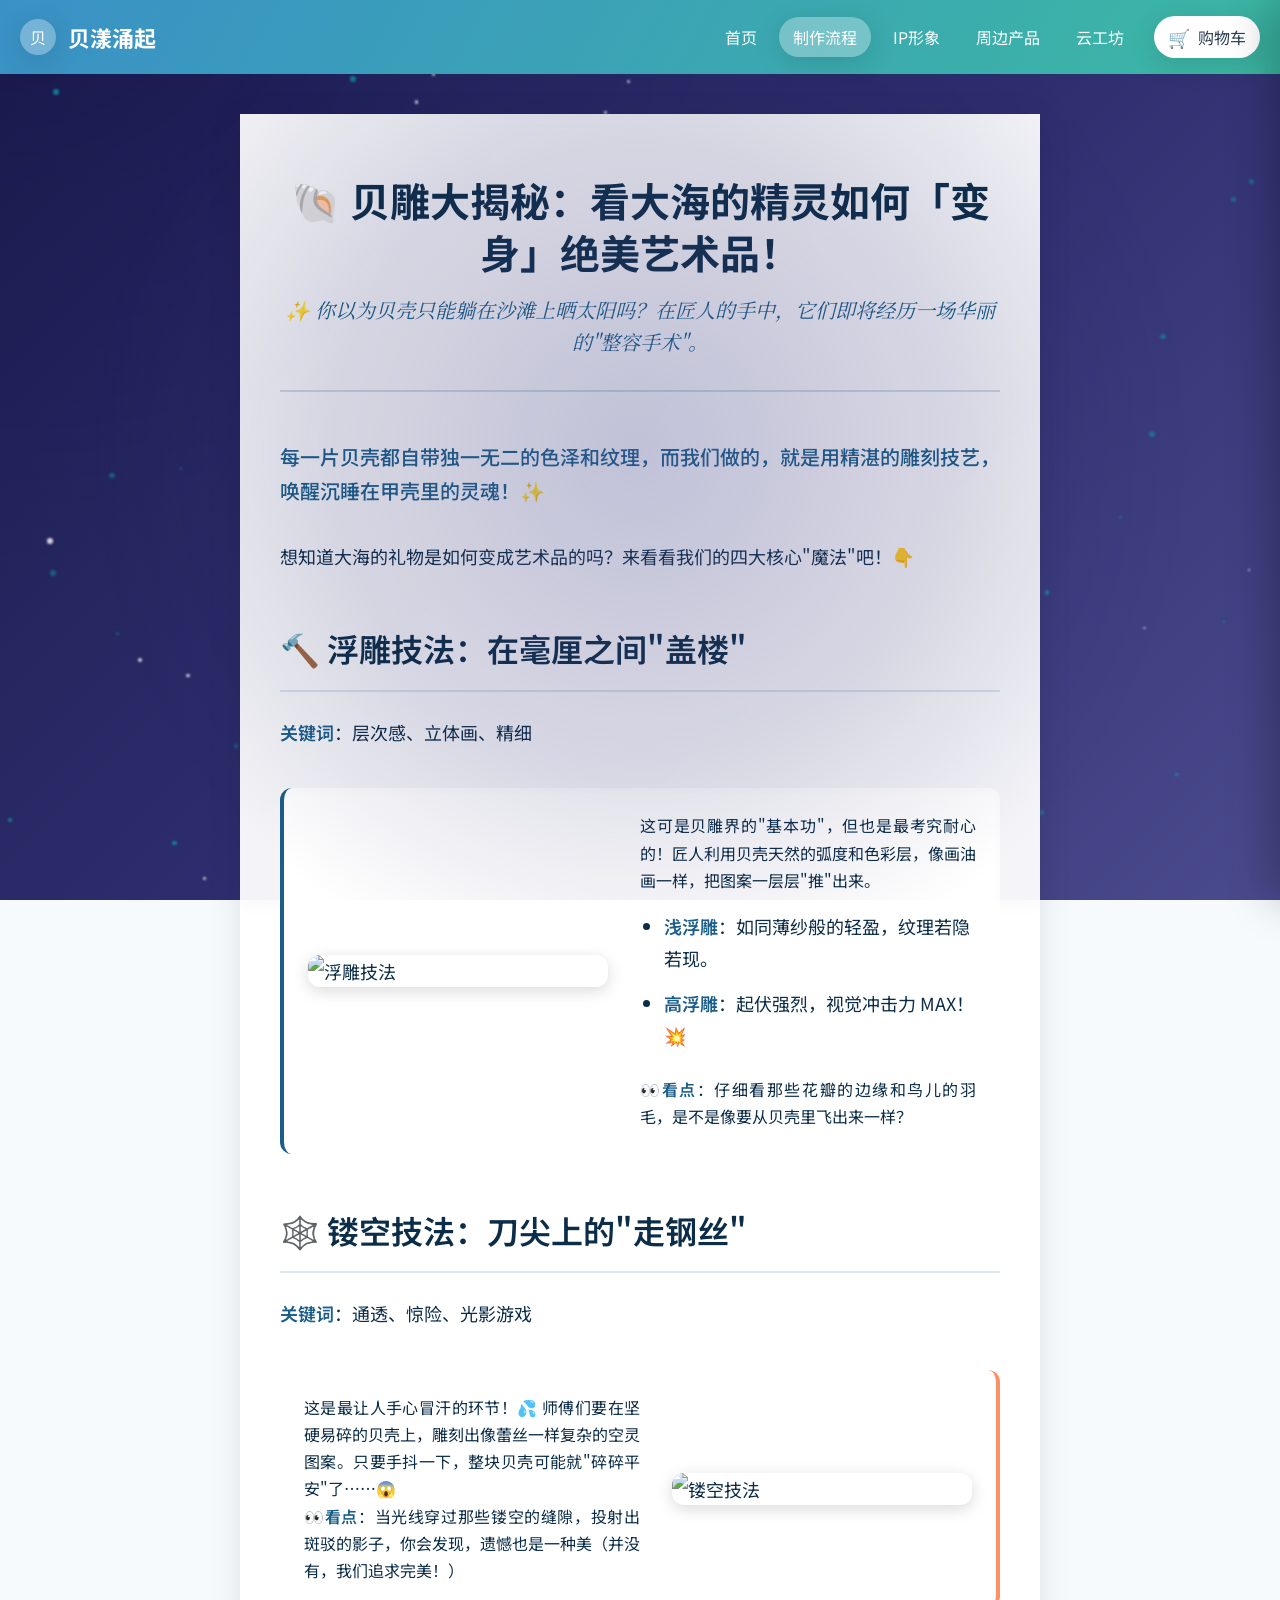
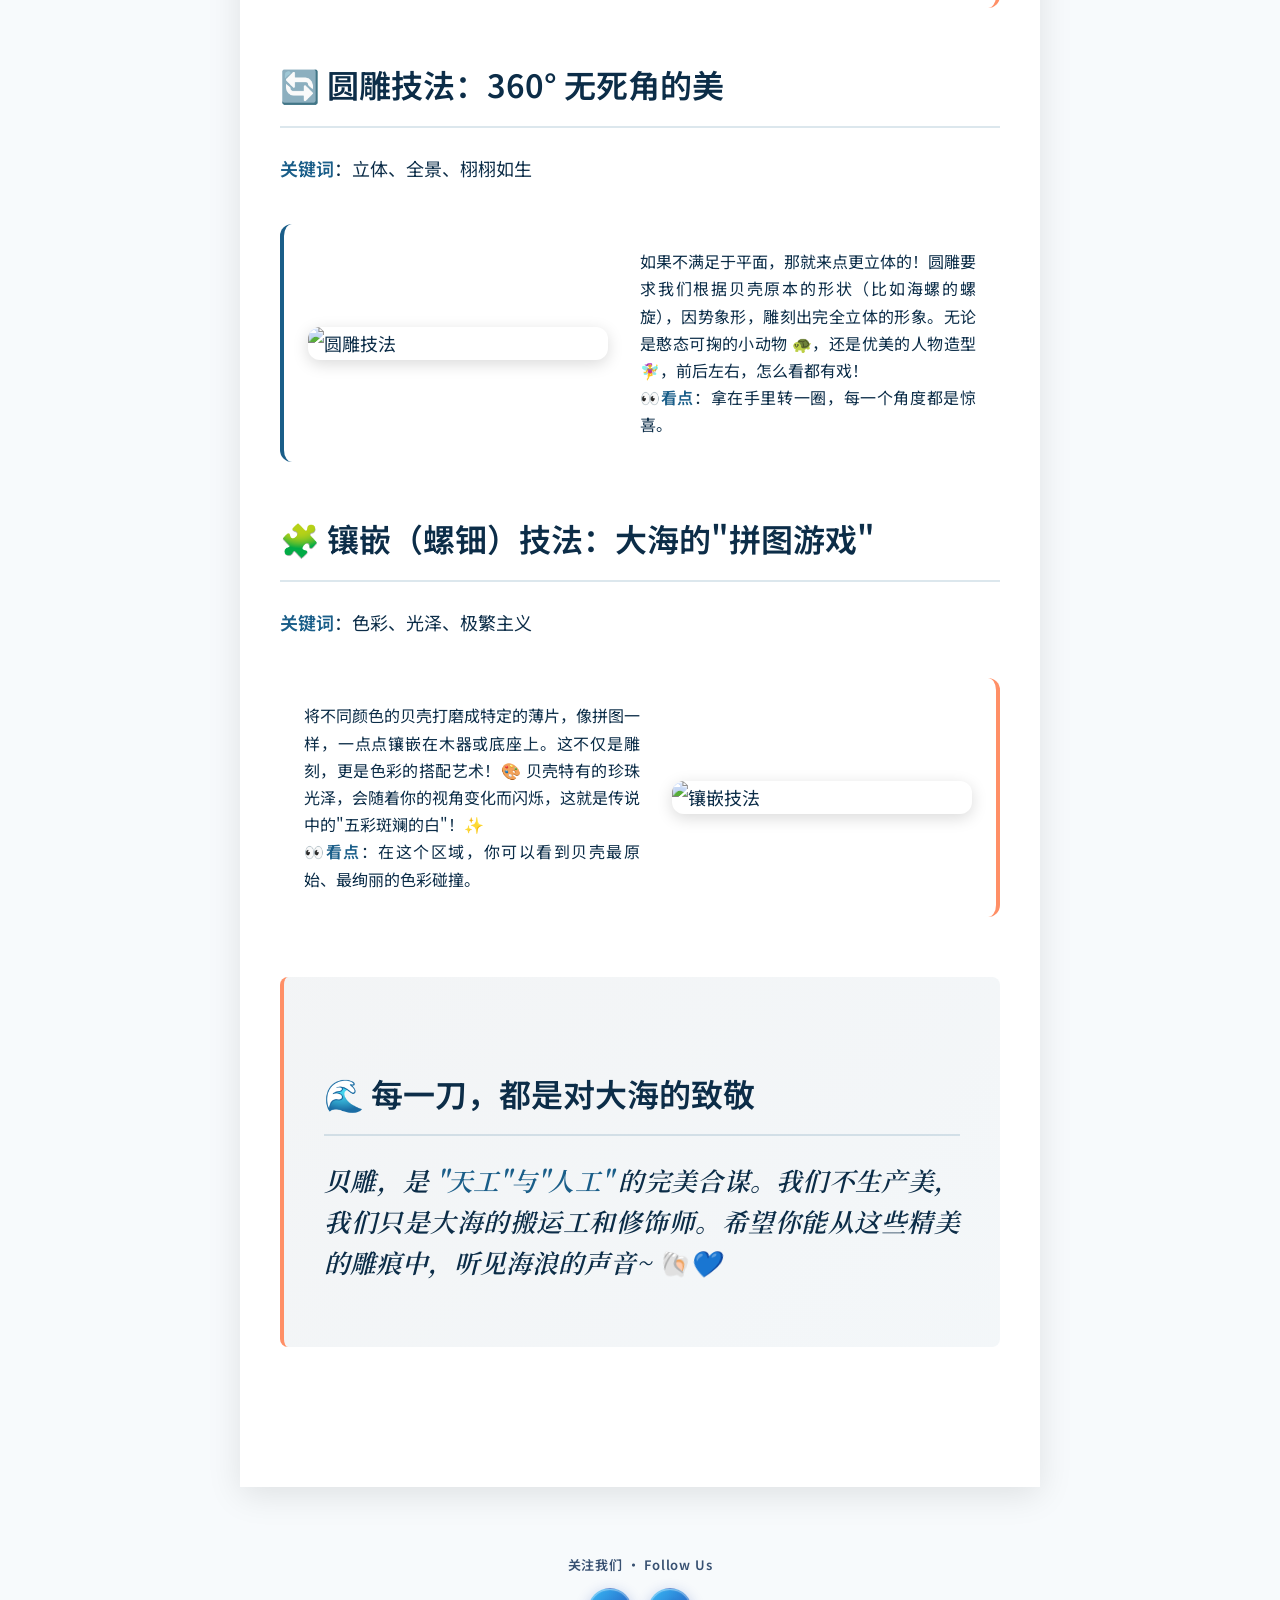
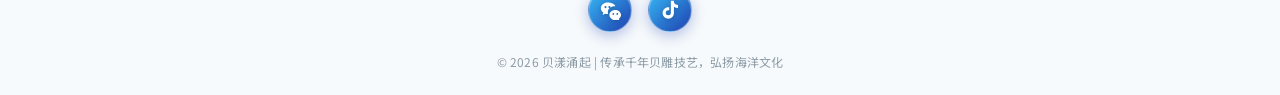
==== commit bc745329: "update" ====
--- a/carving.html
+++ b/carving.html
@@ -1,14 +1,18 @@
 <!DOCTYPE html>
 <html lang="zh">
+
 <head>
   <meta charset="UTF-8" />
   <meta name="viewport" content="width=device-width, initial-scale=1.0, viewport-fit=cover" />
   <title>贝雕雕刻技法 - 贝漾涌起</title>
   <link rel="preconnect" href="https://fonts.googleapis.com">
   <link rel="preconnect" href="https://fonts.gstatic.com" crossorigin>
-  <link href="https://fonts.googleapis.com/css2?family=Noto+Sans+SC:wght@300;400;500;600;700&family=Noto+Serif+SC:wght@400;600;700&display=swap" rel="stylesheet">
+  <link
+    href="https://fonts.googleapis.com/css2?family=Noto+Sans+SC:wght@300;400;500;600;700&family=Noto+Serif+SC:wght@400;600;700&display=swap"
+    rel="stylesheet">
   <link rel="stylesheet" href="styles.css" />
 </head>
+
 <body class="material-secret-page">
   <header class="app-header">
     <div class="brand">
@@ -27,7 +31,8 @@
         <span class="cart-icon">🛒</span>
         <span class="cart-label">购物车</span>
       </a>
-      <button id="hamburgerBtn" class="hamburger-btn" type="button" aria-label="打开导航菜单" aria-expanded="false" aria-controls="mobileDrawer">
+      <button id="hamburgerBtn" class="hamburger-btn" type="button" aria-label="打开导航菜单" aria-expanded="false"
+        aria-controls="mobileDrawer">
         <span class="hamburger-line"></span>
         <span class="hamburger-line"></span>
         <span class="hamburger-line"></span>
@@ -84,10 +89,11 @@
 
         <h2>🔨 浮雕技法：在毫厘之间"盖楼"</h2>
         <p><strong>关键词</strong>：层次感、立体画、精细</p>
-        
-        <div class="article-shell-item">
-          <div class="shell-image-wrapper">
-            <img src="https://xiaxizuishuai.github.io/img/shellcarvingimages/media_015.jpg" alt="浮雕技法" class="shell-image" loading="lazy">
+
+        <div class="article-shell-item">
+          <div class="shell-image-wrapper">
+            <img src="https://xiaxizuishuai.github.io/img/shellcarvingimages/media_015.jpg" alt="浮雕技法"
+              class="shell-image" loading="lazy">
           </div>
           <div class="shell-text">
             <p>这可是贝雕界的"基本功"，但也是最考究耐心的！匠人利用贝壳天然的弧度和色彩层，像画油画一样，把图案一层层"推"出来。</p>
@@ -101,10 +107,11 @@
 
         <h2>🕸️ 镂空技法：刀尖上的"走钢丝"</h2>
         <p><strong>关键词</strong>：通透、惊险、光影游戏</p>
-        
-        <div class="article-shell-item">
-          <div class="shell-image-wrapper">
-            <img src="https://xiaxizuishuai.github.io/img/shellcarvingimages/media_039.png" alt="镂空技法" class="shell-image" loading="lazy">
+
+        <div class="article-shell-item">
+          <div class="shell-image-wrapper">
+            <img src="https://xiaxizuishuai.github.io/img/shellcarvingimages/media_039.png" alt="镂空技法"
+              class="shell-image" loading="lazy">
           </div>
           <div class="shell-text">
             <p>这是最让人手心冒汗的环节！💦 师傅们要在坚硬易碎的贝壳上，雕刻出像蕾丝一样复杂的空灵图案。只要手抖一下，整块贝壳可能就"碎碎平安"了……😱</p>
@@ -114,23 +121,26 @@
 
         <h2>🔄 圆雕技法：360° 无死角的美</h2>
         <p><strong>关键词</strong>：立体、全景、栩栩如生</p>
-        
-        <div class="article-shell-item">
-          <div class="shell-image-wrapper">
-            <img src="https://xiaxizuishuai.github.io/img/shellcarvingimages/media_006.png" alt="圆雕技法" class="shell-image" loading="lazy">
-          </div>
-          <div class="shell-text">
-            <p>如果不满足于平面，那就来点更立体的！圆雕要求我们根据贝壳原本的形状（比如海螺的螺旋），因势象形，雕刻出完全立体的形象。无论是憨态可掬的小动物 🐢，还是优美的人物造型 🧚‍♀️，前后左右，怎么看都有戏！</p>
+
+        <div class="article-shell-item">
+          <div class="shell-image-wrapper">
+            <img src="https://xiaxizuishuai.github.io/img/shellcarvingimages/media_006.png" alt="圆雕技法"
+              class="shell-image" loading="lazy">
+          </div>
+          <div class="shell-text">
+            <p>如果不满足于平面，那就来点更立体的！圆雕要求我们根据贝壳原本的形状（比如海螺的螺旋），因势象形，雕刻出完全立体的形象。无论是憨态可掬的小动物 🐢，还是优美的人物造型 🧚‍♀️，前后左右，怎么看都有戏！
+            </p>
             <p><strong>👀看点</strong>：拿在手里转一圈，每一个角度都是惊喜。</p>
           </div>
         </div>
 
         <h2>🧩 镶嵌（螺钿）技法：大海的"拼图游戏"</h2>
         <p><strong>关键词</strong>：色彩、光泽、极繁主义</p>
-        
-        <div class="article-shell-item">
-          <div class="shell-image-wrapper">
-            <img src="https://xiaxizuishuai.github.io/img/shellcarvingimages/media_040.jpg" alt="镶嵌技法" class="shell-image" loading="lazy">
+
+        <div class="article-shell-item">
+          <div class="shell-image-wrapper">
+            <img src="https://xiaxizuishuai.github.io/img/shellcarvingimages/media_040.jpg" alt="镶嵌技法"
+              class="shell-image" loading="lazy">
           </div>
           <div class="shell-text">
             <p>将不同颜色的贝壳打磨成特定的薄片，像拼图一样，一点点镶嵌在木器或底座上。这不仅是雕刻，更是色彩的搭配艺术！🎨 贝壳特有的珍珠光泽，会随着你的视角变化而闪烁，这就是传说中的"五彩斑斓的白"！✨</p>
@@ -140,16 +150,71 @@
 
         <div class="article-quote">
           <h2>🌊 每一刀，都是对大海的致敬</h2>
-          <p class="quote-text">贝雕，是 <strong>"天工"与"人工"</strong> 的完美合谋。我们不生产美，我们只是大海的搬运工和修饰师。希望你能从这些精美的雕痕中，听见海浪的声音~ 🐚💙</p>
+          <p class="quote-text">贝雕，是 <strong>"天工"与"人工"</strong> 的完美合谋。我们不生产美，我们只是大海的搬运工和修饰师。希望你能从这些精美的雕痕中，听见海浪的声音~ 🐚💙
+          </p>
         </div>
       </div>
     </article>
   </main>
 
   <footer class="app-footer">
-    <p>© <span id="year">2023</span> 贝漾涌起 | 传承千年贝雕技艺，弘扬海洋文化</p>
-    <p>联系我们: contact@sheli-art.com | 关注微信公众号: 贝雕艺术</p>
+    <!-- 极简社交媒体关注区 -->
+    <div class="footer-follow-block">
+      <div class="follow-heading">关注我们 · Follow Us</div>
+      <div class="social-circle-group">
+        <!-- 微信公众号圆形图标按钮 -->
+        <button type="button" class="social-circle-btn wechat-circle-btn" id="footerWechatBtn" data-wechat-url=""
+          title="微信公众号：贝漾涌起 非遗贝雕创新实践团队" aria-label="微信公众号：贝漾涌起 非遗贝雕创新实践团队">
+          <svg viewBox="0 0 24 24" fill="currentColor">
+            <path
+              d="M8.5 4C4.36 4 1 6.91 1 10.5c0 2.05 1.09 3.88 2.8 5.06l-.72 2.16c-.08.24.16.46.38.35l2.61-1.3c.75.24 1.57.38 2.43.38.28 0 .55-.02.82-.05-.23-.66-.36-1.37-.36-2.1 0-3.64 3.49-6.6 7.8-6.6.28 0 .56.02.84.05C17.06 5.86 13.11 4 8.5 4zm-2.25 4a1.25 1.25 0 1 1 0 2.5 1.25 1.25 0 0 1 0-2.5zm4.5 0a1.25 1.25 0 1 1 0 2.5 1.25 1.25 0 0 1 0-2.5zm6.75 4.5c-3.73 0-6.75 2.57-6.75 5.75s3.02 5.75 6.75 5.75c.75 0 1.47-.11 2.13-.32l2.29 1.14c.19.1.4-.09.33-.3l-.63-1.89c1.49-1.03 2.43-2.63 2.43-4.43 0-3.18-3.02-5.75-6.75-5.75zm-2.25 3.5a1 1 0 1 1 0 2 1 1 0 0 1 0-2zm4.5 0a1 1 0 1 1 0 2 1 1 0 0 1 0-2z" />
+          </svg>
+        </button>
+
+        <!-- 官方抖音号圆形图标按钮 -->
+        <a href="https://www.douyin.com/user/MS4wLjABAAAA_Bd9nR4dkMN1gWIvzlur26rrM7QL8F-5l3-hQlpy5Rk?from_tab_name=main"
+          target="_blank" rel="noopener noreferrer" class="social-circle-btn douyin-circle-btn" id="footerDouyinBtn"
+          title="官方抖音：大连贝雕——贝贝" aria-label="官方抖音：大连贝雕——贝贝">
+          <svg viewBox="0 0 24 24" fill="currentColor">
+            <path
+              d="M19.589 6.686a4.793 4.793 0 0 1-3.77-4.245V2h-3.445v13.672a2.896 2.896 0 0 1-2.891 2.89 2.896 2.896 0 0 1-2.892-2.89 2.896 2.896 0 0 1 2.892-2.892c.376 0 .736.075 1.066.212V9.432a6.34 6.34 0 0 0-1.066-.091C5.938 9.341 3 12.279 3 15.895 3 19.511 5.938 22.45 9.482 22.45c3.545 0 6.42-2.88 6.42-6.42V8.914a8.163 8.163 0 0 0 4.687 1.467V6.936a4.815 4.815 0 0 1-1-.25z" />
+          </svg>
+        </a>
+      </div>
+    </div>
+
+    <p class="footer-copy-text">© <span id="year">2026</span> 贝漾涌起 | 传承千年贝雕技艺，弘扬海洋文化</p>
   </footer>
+
+  <!-- 微信关注引导弹窗 -->
+  <div id="wechatModal" class="wechat-follow-modal" aria-hidden="true">
+    <div class="wechat-modal-content">
+      <button type="button" class="wechat-modal-close" id="wechatModalClose" aria-label="关闭">✕</button>
+      <div class="wechat-modal-header">
+        <div class="wechat-modal-icon">
+          <svg viewBox="0 0 24 24" width="32" height="32" fill="currentColor">
+            <path
+              d="M8.5 4C4.36 4 1 6.91 1 10.5c0 2.05 1.09 3.88 2.8 5.06l-.72 2.16c-.08.24.16.46.38.35l2.61-1.3c.75.24 1.57.38 2.43.38.28 0 .55-.02.82-.05-.23-.66-.36-1.37-.36-2.1 0-3.64 3.49-6.6 7.8-6.6.28 0 .56.02.84.05C17.06 5.86 13.11 4 8.5 4zm-2.25 4a1.25 1.25 0 1 1 0 2.5 1.25 1.25 0 0 1 0-2.5zm4.5 0a1.25 1.25 0 1 1 0 2.5 1.25 1.25 0 0 1 0-2.5zm6.75 4.5c-3.73 0-6.75 2.57-6.75 5.75s3.02 5.75 6.75 5.75c.75 0 1.47-.11 2.13-.32l2.29 1.14c.19.1.4-.09.33-.3l-.63-1.89c1.49-1.03 2.43-2.63 2.43-4.43 0-3.18-3.02-5.75-6.75-5.75zm-2.25 3.5a1 1 0 1 1 0 2 1 1 0 0 1 0-2zm4.5 0a1 1 0 1 1 0 2 1 1 0 0 1 0-2z" />
+          </svg>
+        </div>
+        <h3 class="wechat-modal-title">关注微信公众号</h3>
+      </div>
+      <div class="wechat-name-box">
+        <span class="name-val">贝漾涌起 非遗贝雕创新实践团队</span>
+        <button type="button" class="btn-copy-fast" id="btnCopyWechat">复制名称</button>
+      </div>
+      <p class="wechat-modal-tip">已自动复制公众号全称，打开微信搜索即可一键关注！</p>
+      <div class="wechat-modal-actions">
+        <a href="weixin://" class="btn-open-wechat" id="btnOpenWechatApp">
+          <svg viewBox="0 0 24 24" width="18" height="18" fill="currentColor">
+            <path
+              d="M8.5 4C4.36 4 1 6.91 1 10.5c0 2.05 1.09 3.88 2.8 5.06l-.72 2.16c-.08.24.16.46.38.35l2.61-1.3c.75.24 1.57.38 2.43.38.28 0 .55-.02.82-.05-.23-.66-.36-1.37-.36-2.1 0-3.64 3.49-6.6 7.8-6.6.28 0 .56.02.84.05C17.06 5.86 13.11 4 8.5 4zm-2.25 4a1.25 1.25 0 1 1 0 2.5 1.25 1.25 0 0 1 0-2.5zm4.5 0a1.25 1.25 0 1 1 0 2.5 1.25 1.25 0 0 1 0-2.5zm6.75 4.5c-3.73 0-6.75 2.57-6.75 5.75s3.02 5.75 6.75 5.75c.75 0 1.47-.11 2.13-.32l2.29 1.14c.19.1.4-.09.33-.3l-.63-1.89c1.49-1.03 2.43-2.63 2.43-4.43 0-3.18-3.02-5.75-6.75-5.75zm-2.25 3.5a1 1 0 1 1 0 2 1 1 0 0 1 0-2zm4.5 0a1 1 0 1 1 0 2 1 1 0 0 1 0-2z" />
+          </svg>
+          前往微信关注
+        </a>
+      </div>
+    </div>
+  </div>
 
   <script src="app.js"></script>
   <script>
@@ -158,7 +223,7 @@
       if (yearEl) {
         yearEl.textContent = new Date().getFullYear();
       }
-      
+
       initSparkleBackground();
     });
 
@@ -188,14 +253,14 @@
       for (let i = 0; i < particleCount; i++) {
         const particle = document.createElement('div');
         particle.className = 'sparkle-particle';
-        
+
         const size = Math.random() * 4 + 2;
         const color = getWeightedColor();
         const duration = Math.random() * 5 + 3;
         const delay = Math.random() * 2;
         const x = Math.random() * 100;
         const y = Math.random() * 100;
-        
+
         particle.style.width = `${size}px`;
         particle.style.height = `${size}px`;
         particle.style.backgroundColor = color;
@@ -203,7 +268,7 @@
         particle.style.top = `${y}%`;
         particle.style.animationDuration = `${duration}s`;
         particle.style.animationDelay = `${delay}s`;
-        
+
         container.appendChild(particle);
       }
     }
@@ -211,5 +276,5 @@
   <script src="app.js"></script>
   <script src="auth.js"></script>
 </body>
-</html>
-
+
+</html>
--- a/styles.css
+++ b/styles.css
@@ -26,17 +26,125 @@
 
 body {
   margin: 0;
-  font-family: 'Inter', ui-sans-serif, system-ui, -apple-system, Segoe UI, Roboto, Helvetica, Arial, "Apple Color Emoji", "Segoe UI Emoji";
+  font-family: -apple-system, BlinkMacSystemFont, "Segoe UI", Roboto, "PingFang SC", "Hiragino Sans GB", "Microsoft YaHei", "WenQuanYi Micro Hei", "Helvetica Neue", Arial, sans-serif;
   color: var(--text-primary);
   background: var(--bg-light);
   touch-action: manipulation;
   overflow-x: hidden;
 }
 
-/* Products page background */
+/* 首页全屏梦幻背景层：沉浸式、自适应、硬件加速 */
+.home-fixed-bg {
+  position: fixed;
+  top: 0;
+  left: 0;
+  right: 0;
+  bottom: 0;
+  width: 100vw;
+  height: 100vh;
+  height: 100dvh;
+  background-image: url('background.webp');
+  background-size: cover;
+  background-position: center top;
+  background-repeat: no-repeat;
+  z-index: -2;
+  pointer-events: none;
+  transform: translateZ(0);
+  -webkit-transform: translateZ(0);
+  will-change: transform;
+}
+
+/* 首页主体在全屏背景下的透明通透容器 */
+body.home-page {
+  background: transparent;
+  min-height: 100vh;
+}
+
+/* IP形象页面全屏沉浸式背景层：自适应、硬件加速 */
+.ip-fixed-bg {
+  position: fixed;
+  top: 0;
+  left: 0;
+  right: 0;
+  bottom: 0;
+  width: 100vw;
+  height: 100vh;
+  height: 100dvh;
+  background-image: url('background2.png');
+  background-size: cover;
+  background-position: center top;
+  background-repeat: no-repeat;
+  z-index: -2;
+  pointer-events: none;
+  transform: translateZ(0);
+  -webkit-transform: translateZ(0);
+  will-change: transform;
+}
+
+/* IP形象页主体在全屏背景下的透明容器 */
+body.ip-page {
+  background: transparent;
+  min-height: 100vh;
+}
+
+/* 周边产品页面全屏沉浸式背景层：自适应、硬件加速 */
+.products-fixed-bg {
+  position: fixed;
+  top: 0;
+  left: 0;
+  right: 0;
+  bottom: 0;
+  width: 100vw;
+  height: 100vh;
+  height: 100dvh;
+  background-image: url('background3.png');
+  background-size: cover;
+  background-position: center top;
+  background-repeat: no-repeat;
+  z-index: -2;
+  pointer-events: none;
+  transform: translateZ(0);
+  -webkit-transform: translateZ(0);
+  will-change: transform;
+}
+
+/* 周边产品页主体在全屏背景下的透明容器 */
 body.products-page {
-  background: linear-gradient(135deg, rgb(16, 29, 61) 0%, rgb(27, 54, 136) 100%);
+  background: transparent;
   min-height: 100vh;
+}
+
+/* 周边产品页沉浸式背景通透层与卡片质感 */
+body.products-page .intro {
+  background: rgba(255, 255, 255, 0.82);
+  backdrop-filter: blur(12px);
+  -webkit-backdrop-filter: blur(12px);
+  padding: 20px 24px;
+  border-radius: var(--radius-md);
+  border: 1px solid rgba(255, 255, 255, 0.9);
+  box-shadow: 0 8px 24px rgba(44, 62, 80, 0.08);
+  margin-bottom: 20px;
+}
+
+body.products-page .intro-title {
+  color: #1e3a5f;
+}
+
+body.products-page .intro-subtitle {
+  color: #4a6b82;
+}
+
+body.products-page .products .card {
+  background: rgba(255, 255, 255, 0.88);
+  backdrop-filter: blur(10px);
+  -webkit-backdrop-filter: blur(10px);
+  border: 1px solid rgba(255, 255, 255, 0.9);
+  box-shadow: 0 8px 24px rgba(30, 64, 175, 0.08);
+}
+
+body.products-page .app-footer {
+  color: #1a4968;
+  text-shadow: 0 1px 2px rgba(255, 255, 255, 0.8);
 }
 
 /* Header */
@@ -1454,8 +1562,290 @@
 /* Footer */
 .app-footer {
   text-align: center;
-  padding: 24px 16px;
+  padding: 28px 16px calc(var(--safe-area-bottom) + 24px);
   color: var(--text-secondary);
+  font-size: 13px;
+  line-height: 1.6;
+}
+
+/* 首页专属极简社交平台关注区（简约圆形图标风格） */
+.footer-follow-block {
+  display: flex;
+  flex-direction: column;
+  align-items: center;
+  justify-content: center;
+  margin-bottom: 20px;
+}
+
+.follow-heading {
+  font-size: 13px;
+  font-weight: 600;
+  color: #1e3a5f;
+  letter-spacing: 0.8px;
+  margin-bottom: 12px;
+  opacity: 0.88;
+}
+
+.social-circle-group {
+  display: flex;
+  align-items: center;
+  justify-content: center;
+  gap: 16px;
+}
+
+.social-circle-btn {
+  width: 44px;
+  height: 44px;
+  border-radius: 50%;
+  background: linear-gradient(135deg, #38bdf8 0%, #1e40af 100%);
+  color: #ffffff;
+  display: inline-flex;
+  align-items: center;
+  justify-content: center;
+  text-decoration: none;
+  border: 1px solid rgba(255, 255, 255, 0.3);
+  cursor: pointer;
+  box-shadow: 0 4px 14px rgba(30, 64, 175, 0.32), inset 0 1px 1px rgba(255, 255, 255, 0.45);
+  transition: all 0.28s cubic-bezier(0.34, 1.56, 0.64, 1);
+  -webkit-tap-highlight-color: transparent;
+  outline: none;
+  position: relative;
+}
+
+.social-circle-btn svg {
+  width: 21px;
+  height: 21px;
+  fill: currentColor;
+  filter: drop-shadow(0 1px 2px rgba(0, 0, 0, 0.18));
+  transition: transform 0.25s ease;
+}
+
+.social-circle-btn:hover {
+  transform: translateY(-3px) scale(1.08);
+  background: linear-gradient(135deg, #60a5fa 0%, #1d4ed8 100%);
+  box-shadow: 0 8px 24px rgba(29, 78, 216, 0.45), inset 0 1px 2px rgba(255, 255, 255, 0.6);
+}
+
+.social-circle-btn:hover svg {
+  transform: scale(1.1);
+}
+
+.social-circle-btn:active {
+  transform: scale(0.94);
+  box-shadow: 0 2px 8px rgba(30, 64, 175, 0.25);
+}
+
+.footer-copy-text {
+  font-size: 12px;
+  color: #8c9ba5;
+  margin: 0;
+  letter-spacing: 0.2px;
+}
+
+/* 微信关注引导弹窗（遮罩） */
+.wechat-follow-modal {
+  position: fixed;
+  top: 0;
+  left: 0;
+  width: 100vw;
+  height: 100vh;
+  z-index: 1000;
+  display: flex;
+  flex-direction: column;
+  align-items: center;
+  justify-content: center;
+  gap: 16px;
+  background: rgba(0, 0, 0, 0.6);
+  backdrop-filter: blur(8px);
+  -webkit-backdrop-filter: blur(8px);
+  opacity: 0;
+  visibility: hidden;
+  transition: all 0.3s cubic-bezier(0.4, 0, 0.2, 1);
+  padding: 20px;
+  box-sizing: border-box;
+}
+
+.wechat-follow-modal.active {
+  opacity: 1;
+  visibility: visible;
+}
+
+/* 微信专属卡片：精致海洋渐变蓝 */
+.wechat-follow-modal .card,
+#wechatCard.card {
+  width: 190px;
+  height: 264px;
+  background: rgb(37, 99, 235);
+  background: linear-gradient(155deg, #38bdf8 0%, #1e40af 100%);
+  font-family: inherit;
+  position: relative;
+  border-radius: 8px;
+  box-shadow: 0 16px 36px rgba(30, 64, 175, 0.38);
+  cursor: pointer;
+  user-select: none;
+  overflow: hidden;
+  box-sizing: border-box;
+  transform: scale(0.92) translateY(10px);
+  transition: transform 0.3s cubic-bezier(0.34, 1.56, 0.64, 1), box-shadow 0.3s ease;
+  display: block;
+  text-align: left;
+  opacity: 1;
+}
+
+.wechat-follow-modal.active .card,
+.wechat-follow-modal.active #wechatCard.card {
+  transform: scale(1) translateY(0);
+}
+
+.wechat-follow-modal .card:hover,
+#wechatCard.card:hover {
+  box-shadow: 0 20px 42px rgba(30, 64, 175, 0.48);
+}
+
+.wechat-card-close {
+  position: absolute;
+  top: 8px;
+  right: 8px;
+  width: 26px;
+  height: 26px;
+  border: none;
+  background: rgba(255, 255, 255, 0.22);
+  border-radius: 50%;
+  color: #ffffff;
+  font-size: 12px;
+  cursor: pointer;
+  display: flex;
+  align-items: center;
+  justify-content: center;
+  transition: background 0.2s;
+  z-index: 10;
+  backdrop-filter: blur(4px);
+}
+
+.wechat-card-close:hover {
+  background: rgba(255, 255, 255, 0.38);
+}
+
+.wechat-follow-modal .quote {
+  color: rgba(255, 255, 255, 0.45);
+  padding-left: 30px;
+  padding-top: 14px;
+  position: relative;
+  font-size: 32px;
+  font-family: Georgia, serif;
+  line-height: 1;
+}
+
+.wechat-follow-modal .card-name {
+  text-transform: uppercase;
+  font-weight: 700;
+  color: rgba(255, 255, 255, 0.88);
+  padding: 8px 24px 0 30px;
+  margin: 0;
+  font-size: 11px;
+  letter-spacing: 0.8px;
+  line-height: 23px;
+}
+
+.wechat-follow-modal .body-text {
+  font-size: 20px;
+  font-weight: 900;
+  padding: 55px 20px 0 30px;
+  color: #ffffff;
+  position: absolute;
+  top: 40px;
+  left: 1px;
+  line-height: 23px;
+  box-sizing: border-box;
+  width: 100%;
+}
+
+.wechat-follow-modal .body-text .team-badge-text {
+  font-size: 11px;
+  font-weight: 600;
+  color: rgba(255, 255, 255, 0.88);
+  margin-top: 6px;
+  line-height: 1.4;
+  letter-spacing: 0.2px;
+}
+
+.wechat-follow-modal .author-container {
+  display: flex;
+  align-items: center;
+  position: absolute;
+  bottom: 20px;
+  left: 20px;
+  right: 16px;
+}
+
+.wechat-follow-modal .pic {
+  width: 48px;
+  height: 48px;
+  background-color: rgba(255, 255, 255, 0.22);
+  border-radius: 50%;
+  display: flex;
+  align-items: center;
+  justify-content: center;
+  flex-shrink: 0;
+  border: 1px solid rgba(255, 255, 255, 0.35);
+}
+
+.wechat-follow-modal .pic svg {
+  width: 24px;
+  height: 24px;
+  fill: #ffffff;
+}
+
+.wechat-follow-modal .author {
+  font-weight: 700;
+  color: #ffffff;
+  padding-left: 12px;
+  margin-top: 5px;
+  font-size: 11px;
+  opacity: 0.9;
+  transition: 0.5s;
+  display: flex;
+  align-items: center;
+  gap: 4px;
+  white-space: nowrap;
+}
+
+.wechat-follow-modal .card:hover .author,
+.wechat-follow-modal .card:active .author {
+  opacity: 1;
+}
+
+.wechat-follow-modal .card .author svg {
+  display: inline;
+  font-size: 12px;
+  width: 12px;
+  height: 12px;
+  color: rgba(255, 255, 255, 0.8);
+  fill: currentColor;
+}
+
+/* 微信直达按钮 */
+.btn-card-open-wechat {
+  display: inline-flex;
+  align-items: center;
+  justify-content: center;
+  gap: 6px;
+  padding: 10px 22px;
+  background: #ffffff;
+  color: #1e40af;
+  border-radius: 999px;
+  font-size: 13px;
+  font-weight: 700;
+  text-decoration: none;
+  box-shadow: 0 4px 16px rgba(0, 0, 0, 0.25);
+  transition: all 0.25s ease;
+}
+
+.btn-card-open-wechat:hover,
+.btn-card-open-wechat:active {
+  background: #f0f9ff;
+  transform: translateY(-2px);
+  box-shadow: 0 6px 20px rgba(0, 0, 0, 0.32);
 }
 
 /* ============================================
@@ -1894,7 +2284,298 @@
 
 /* Note: Mobile responsive styles are consolidated at the end of this file */
 
-/* Hero Section (首页) */
+/* ==========================================================================
+   Hero Banner Card (艺术一体化沉浸大卡片)
+   ========================================================================== */
+.hero-banner-card {
+  position: relative;
+  background: linear-gradient(145deg, #eef7fc 0%, #f2fbf8 45%, #ffffff 100%);
+  border-radius: 28px;
+  border: 1px solid rgba(58, 145, 198, 0.22);
+  box-shadow: 0 16px 48px rgba(58, 145, 198, 0.1), 0 2px 8px rgba(0, 0, 0, 0.02);
+  padding: 42px 48px;
+  margin: 16px 0 24px;
+  overflow: hidden;
+  transition: all 0.3s ease;
+}
+
+.hero-banner-card::before {
+  content: '';
+  position: absolute;
+  top: -80px;
+  right: -80px;
+  width: 300px;
+  height: 300px;
+  border-radius: 50%;
+  background: radial-gradient(circle, rgba(60, 183, 163, 0.22) 0%, transparent 70%);
+  pointer-events: none;
+}
+
+/* 非遗徽标 */
+.hero-badge {
+  display: inline-flex;
+  align-items: center;
+  gap: 8px;
+  padding: 6px 14px;
+  border-radius: 999px;
+  background: rgba(255, 255, 255, 0.9);
+  border: 1px solid rgba(58, 145, 198, 0.25);
+  box-shadow: 0 2px 8px rgba(58, 145, 198, 0.08);
+  font-size: 13px;
+  font-weight: 600;
+  color: #1e80b8;
+  margin-bottom: 20px;
+  backdrop-filter: blur(4px);
+  -webkit-backdrop-filter: blur(4px);
+}
+
+.badge-dot {
+  width: 8px;
+  height: 8px;
+  border-radius: 50%;
+  background: #3CB7A3;
+  box-shadow: 0 0 0 3px rgba(60, 183, 163, 0.25);
+  animation: pulseDot 2s infinite ease-in-out;
+}
+
+@keyframes pulseDot {
+
+  0%,
+  100% {
+    transform: scale(1);
+    opacity: 1;
+  }
+
+  50% {
+    transform: scale(1.3);
+    opacity: 0.7;
+  }
+}
+
+.hero-card-grid {
+  display: grid;
+  grid-template-columns: 1.15fr 0.85fr;
+  gap: 36px;
+  align-items: center;
+}
+
+.hero-card-title {
+  font-size: 38px;
+  line-height: 1.25;
+  font-weight: 800;
+  color: #1e293b;
+  margin: 0 0 14px 0;
+  letter-spacing: -0.5px;
+}
+
+.hero-title-gradient {
+  background: linear-gradient(135deg, #1e80b8 0%, #3CB7A3 100%);
+  -webkit-background-clip: text;
+  -webkit-text-fill-color: transparent;
+  background-clip: text;
+}
+
+.hero-card-subtitle {
+  font-size: 15px;
+  line-height: 1.6;
+  color: #64748b;
+  margin: 0 0 24px 0;
+  font-weight: 400;
+}
+
+/* 主 CTA 按钮 */
+.hero-cta-wrapper {
+  display: flex;
+  align-items: center;
+}
+
+.hero-main-cta {
+  display: inline-flex;
+  align-items: center;
+  gap: 10px;
+  padding: 14px 28px;
+  border-radius: 999px;
+  background: linear-gradient(135deg, #2D8CFF 0%, #1e80b8 100%);
+  color: #ffffff;
+  text-decoration: none;
+  font-size: 16px;
+  font-weight: 700;
+  box-shadow: 0 8px 24px rgba(45, 140, 255, 0.35);
+  transition: all 0.3s cubic-bezier(0.4, 0, 0.2, 1);
+  position: relative;
+  overflow: hidden;
+}
+
+.hero-main-cta::after {
+  content: '';
+  position: absolute;
+  top: 0;
+  left: -100%;
+  width: 60%;
+  height: 100%;
+  background: linear-gradient(90deg, transparent, rgba(255, 255, 255, 0.3), transparent);
+  transform: skewX(-20deg);
+  animation: ctaShine 3.5s infinite;
+}
+
+@keyframes ctaShine {
+
+  0%,
+  60% {
+    left: -100%;
+  }
+
+  100% {
+    left: 160%;
+  }
+}
+
+.hero-main-cta:hover {
+  transform: translateY(-2px);
+  box-shadow: 0 12px 28px rgba(45, 140, 255, 0.45);
+}
+
+.hero-main-cta:active {
+  transform: scale(0.97);
+}
+
+.cta-chevron {
+  font-size: 20px;
+  line-height: 1;
+  transition: transform 0.2s ease;
+}
+
+.hero-main-cta:hover .cta-chevron {
+  transform: translateX(4px);
+}
+
+/* 艺术画框 */
+.hero-card-visual {
+  position: relative;
+  display: flex;
+  justify-content: center;
+  align-items: center;
+}
+
+.hero-visual-frame {
+  position: relative;
+  width: 100%;
+  max-width: 360px;
+  aspect-ratio: 4 / 3;
+  border-radius: 20px;
+  overflow: hidden;
+  box-shadow: 0 14px 36px rgba(0, 0, 0, 0.16);
+  border: 3px solid #ffffff;
+  background: #f1f5f9;
+}
+
+.hero-artwork-img {
+  width: 100%;
+  height: 100%;
+  object-fit: cover;
+  display: block;
+  transition: transform 0.6s cubic-bezier(0.2, 0, 0.2, 1);
+}
+
+.hero-visual-frame:hover .hero-artwork-img {
+  transform: scale(1.06);
+}
+
+.artwork-tag {
+  position: absolute;
+  bottom: 10px;
+  right: 10px;
+  background: rgba(15, 23, 42, 0.7);
+  backdrop-filter: blur(8px);
+  -webkit-backdrop-filter: blur(8px);
+  color: #fff;
+  font-size: 11px;
+  font-weight: 600;
+  padding: 4px 10px;
+  border-radius: 999px;
+  letter-spacing: 0.5px;
+}
+
+/* ==========================================================================
+   3 胶囊横排快捷入口 (微卡片)
+   ========================================================================== */
+.hero-quick-capsules {
+  display: grid;
+  grid-template-columns: repeat(3, 1fr);
+  gap: 16px;
+  margin: 0 0 36px;
+}
+
+.capsule-card {
+  display: flex;
+  align-items: center;
+  gap: 14px;
+  background: #ffffff;
+  border: 1px solid rgba(0, 0, 0, 0.06);
+  border-radius: 18px;
+  padding: 14px 18px;
+  text-decoration: none;
+  box-shadow: 0 4px 16px rgba(0, 0, 0, 0.04);
+  transition: all 0.25s cubic-bezier(0.4, 0, 0.2, 1);
+}
+
+.capsule-card:hover {
+  transform: translateY(-3px);
+  box-shadow: 0 10px 24px rgba(58, 145, 198, 0.15);
+  border-color: rgba(58, 145, 198, 0.3);
+}
+
+.capsule-card:active {
+  transform: scale(0.97);
+}
+
+.capsule-icon-wrap {
+  width: 44px;
+  height: 44px;
+  border-radius: 14px;
+  display: flex;
+  align-items: center;
+  justify-content: center;
+  font-size: 22px;
+  flex-shrink: 0;
+}
+
+.icon-ip {
+  background: linear-gradient(135deg, #e0f2fe, #bae6fd);
+  color: #0284c7;
+}
+
+.icon-process {
+  background: linear-gradient(135deg, #fef3c7, #fde68a);
+  color: #d97706;
+}
+
+.icon-shop {
+  background: linear-gradient(135deg, #fee2e2, #fecaca);
+  color: #dc2626;
+}
+
+.capsule-content {
+  display: flex;
+  flex-direction: column;
+  gap: 2px;
+  overflow: hidden;
+}
+
+.capsule-title {
+  font-size: 15px;
+  font-weight: 700;
+  color: #1e293b;
+  white-space: nowrap;
+}
+
+.capsule-sub {
+  font-size: 11px;
+  color: #64748b;
+  white-space: nowrap;
+}
+
+/* Hero Section (原有保留兼容) */
 .hero {
   position: relative;
   display: grid;
@@ -2474,6 +3155,66 @@
   color: var(--text-secondary);
   font-size: 14px;
   line-height: 1.6;
+}
+
+/* IP形象页专属插画背景通透层与卡片质感 */
+body.ip-page .ip-title-section {
+  background: rgba(255, 255, 255, 0.82);
+  backdrop-filter: blur(12px);
+  -webkit-backdrop-filter: blur(12px);
+  padding: 24px 28px;
+  border-radius: var(--radius-md);
+  border: 1px solid rgba(255, 255, 255, 0.85);
+  box-shadow: 0 8px 24px rgba(44, 62, 80, 0.06);
+}
+
+body.ip-page .ip-character-box {
+  background: linear-gradient(135deg, rgba(240, 248, 255, 0.82), rgba(135, 206, 235, 0.65));
+  backdrop-filter: blur(10px);
+  -webkit-backdrop-filter: blur(10px);
+  border: 1px solid rgba(255, 255, 255, 0.85);
+  box-shadow: 0 10px 28px rgba(58, 145, 198, 0.16);
+}
+
+body.ip-page .ip-story-section,
+body.ip-page .ip-appearance-section,
+body.ip-page .ip-personality-section {
+  background: rgba(255, 255, 255, 0.85);
+  backdrop-filter: blur(12px);
+  -webkit-backdrop-filter: blur(12px);
+  border: 1px solid rgba(255, 255, 255, 0.85);
+  box-shadow: 0 8px 24px rgba(44, 62, 80, 0.06);
+}
+
+body.ip-page .ip-video-section {
+  background: rgba(255, 255, 255, 0.7);
+  backdrop-filter: blur(12px);
+  -webkit-backdrop-filter: blur(12px);
+  padding: 24px 20px;
+  border-radius: var(--radius-md);
+  border: 1px solid rgba(255, 255, 255, 0.8);
+  box-shadow: 0 8px 24px rgba(44, 62, 80, 0.06);
+}
+
+body.ip-page .ip-friends {
+  background: rgba(255, 255, 255, 0.75);
+  backdrop-filter: blur(12px);
+  -webkit-backdrop-filter: blur(12px);
+  padding: 28px 24px;
+  border-radius: var(--radius-md);
+  border: 1px solid rgba(255, 255, 255, 0.85);
+  box-shadow: 0 8px 24px rgba(44, 62, 80, 0.06);
+}
+
+body.ip-page .friend-card {
+  backdrop-filter: blur(8px);
+  -webkit-backdrop-filter: blur(8px);
+  border: 1px solid rgba(255, 255, 255, 0.7);
+}
+
+body.ip-page .app-footer {
+  color: #1a4968;
+  text-shadow: 0 1px 2px rgba(255, 255, 255, 0.8);
 }
 
 /* Process Page Styles - Event Agency Design System */
@@ -3749,10 +4490,10 @@
    ========================================================================== */
 
 @media (max-width: 768px) {
-  /* 全局容器间距 */
+
+  /* 全局容器间距 (消除顶部留白深坑) */
   .container {
-    padding-left: 14px;
-    padding-right: 14px;
+    padding: 8px 12px 24px !important;
   }
 
   /* 顶栏与精简操作区 */
@@ -3944,7 +4685,8 @@
   .form-group input,
   .form-group textarea,
   .form-group select {
-    font-size: 16px !important; /* 避免 iOS Safari 聚焦放大 */
+    font-size: 16px !important;
+    /* 避免 iOS Safari 聚焦放大 */
   }
 
   /* 双列文创商品卡片流 (2列布局) */
@@ -4015,61 +4757,137 @@
     height: 6px !important;
   }
 
-  /* 首页 Hero 版块 */
+  /* 首页 Hero 版块 (手机端完美流式自适应) */
   .hero {
-    grid-template-columns: 1fr !important;
-    padding: 24px 12px !important;
-    gap: 20px !important;
-    margin: 10px 0 20px !important;
+    display: flex !important;
+    flex-direction: column !important;
+    align-items: center !important;
     text-align: center !important;
+    min-height: auto !important;
+    padding: 10px 10px 20px !important;
+    margin: 4px 0 16px !important;
+    gap: 12px !important;
+    position: relative !important;
+    overflow: visible !important;
+  }
+
+  .hero-illustration {
+    order: 1 !important;
+    display: flex !important;
+    position: relative !important;
+    right: auto !important;
+    top: auto !important;
+    transform: none !important;
+    width: 100% !important;
+    max-width: 270px !important;
+    height: auto !important;
+    aspect-ratio: 1.35 / 1 !important;
+    margin: 0 auto !important;
+    padding: 10px !important;
+    overflow: visible !important;
+    justify-content: center !important;
+    align-items: center !important;
+    pointer-events: auto !important;
+    z-index: 2 !important;
+  }
+
+  .hero-illustration-glow {
+    position: relative !important;
+    width: 100% !important;
+    height: 100% !important;
+    display: flex !important;
+    align-items: center !important;
+    justify-content: center !important;
+    overflow: visible !important;
+  }
+
+  .hero-illustration-img {
+    position: relative !important;
+    width: auto !important;
+    height: 100% !important;
+    max-height: 175px !important;
+    max-width: 100% !important;
+    object-fit: contain !important;
+    border-radius: 50% !important;
+    transform: none !important;
+    display: block !important;
+    filter: drop-shadow(0 0 16px rgba(255, 0, 255, 0.55)) drop-shadow(0 0 24px rgba(0, 255, 255, 0.45)) drop-shadow(0 0 32px rgba(255, 255, 0, 0.35)) drop-shadow(0 0 40px rgba(255, 0, 0, 0.25)) !important;
   }
 
   .hero-content {
+    order: 2 !important;
+    display: flex !important;
+    flex-direction: column !important;
+    align-items: center !important;
+    width: 100% !important;
     max-width: 100% !important;
     padding: 0 !important;
+    text-align: center !important;
+    z-index: 3 !important;
   }
 
   .hero-title {
     font-size: 26px !important;
+    font-weight: 700 !important;
     line-height: 34px !important;
+    letter-spacing: -0.3px !important;
     text-align: center !important;
-    margin: 0 0 8px !important;
+    margin: 0 0 8px 0 !important;
+    background: linear-gradient(135deg, #667eea 0%, #764ba2 25%, #f093fb 50%, #4facfe 75%, #00f2fe 100%) !important;
+    -webkit-background-clip: text !important;
+    -webkit-text-fill-color: transparent !important;
+    background-clip: text !important;
   }
 
   .hero-subtitle {
-    font-size: 14px !important;
-    line-height: 22px !important;
-    margin: 0 0 18px !important;
+    font-size: 13px !important;
+    line-height: 20px !important;
+    font-weight: 400 !important;
+    margin: 0 0 18px 0 !important;
     text-align: center !important;
+    color: #4a5568 !important;
+    letter-spacing: 0.2px !important;
   }
 
   .hero-actions {
     display: flex !important;
-    flex-direction: column !important;
+    flex-direction: row !important;
+    justify-content: center !important;
+    align-items: center !important;
+    flex-wrap: nowrap !important;
+    gap: 8px !important;
     width: 100% !important;
-    gap: 10px !important;
-    align-items: stretch !important;
+    max-width: 380px !important;
+    margin: 0 auto !important;
   }
 
   .btn-hero {
-    width: 100% !important;
+    flex: 1 1 0 !important;
+    min-width: 0 !important;
+    width: auto !important;
+    height: 42px !important;
+    padding: 6px 4px !important;
+    border-radius: 12px !important;
     justify-content: center !important;
-    padding: 12px 16px !important;
+    align-items: center !important;
+    gap: 4px !important;
+    box-sizing: border-box !important;
+    text-decoration: none !important;
+  }
+
+  .btn-hero .btn-text {
+    font-size: 13px !important;
+    font-weight: 600 !important;
+    line-height: 1 !important;
+    white-space: nowrap !important;
+  }
+
+  .btn-hero .btn-chevron {
+    width: 14px !important;
+    height: 14px !important;
     font-size: 14px !important;
-    border-radius: var(--radius-pill) !important;
-  }
-
-  .hero-illustration {
-    display: block !important;
-    max-width: 250px !important;
-    margin: 0 auto !important;
-  }
-
-  .hero-illustration-img {
-    width: 100% !important;
-    height: auto !important;
-    border-radius: 16px !important;
-    box-shadow: 0 8px 24px rgba(0, 0, 0, 0.12) !important;
+    margin-left: 2px !important;
+    line-height: 1 !important;
   }
 
   /* 特色卡片与文案板块 */
@@ -4319,4 +5137,14 @@
   .features {
     grid-template-columns: 1fr !important;
   }
+}
+
+* 超窄屏手机进一步保护 (< 340px) */ @media (max-width: 340px) {
+  .products {
+    grid-template-columns: 1fr !important;
+  }
+
+  .features {
+    grid-template-columns: 1fr !important;
+  }
 }
